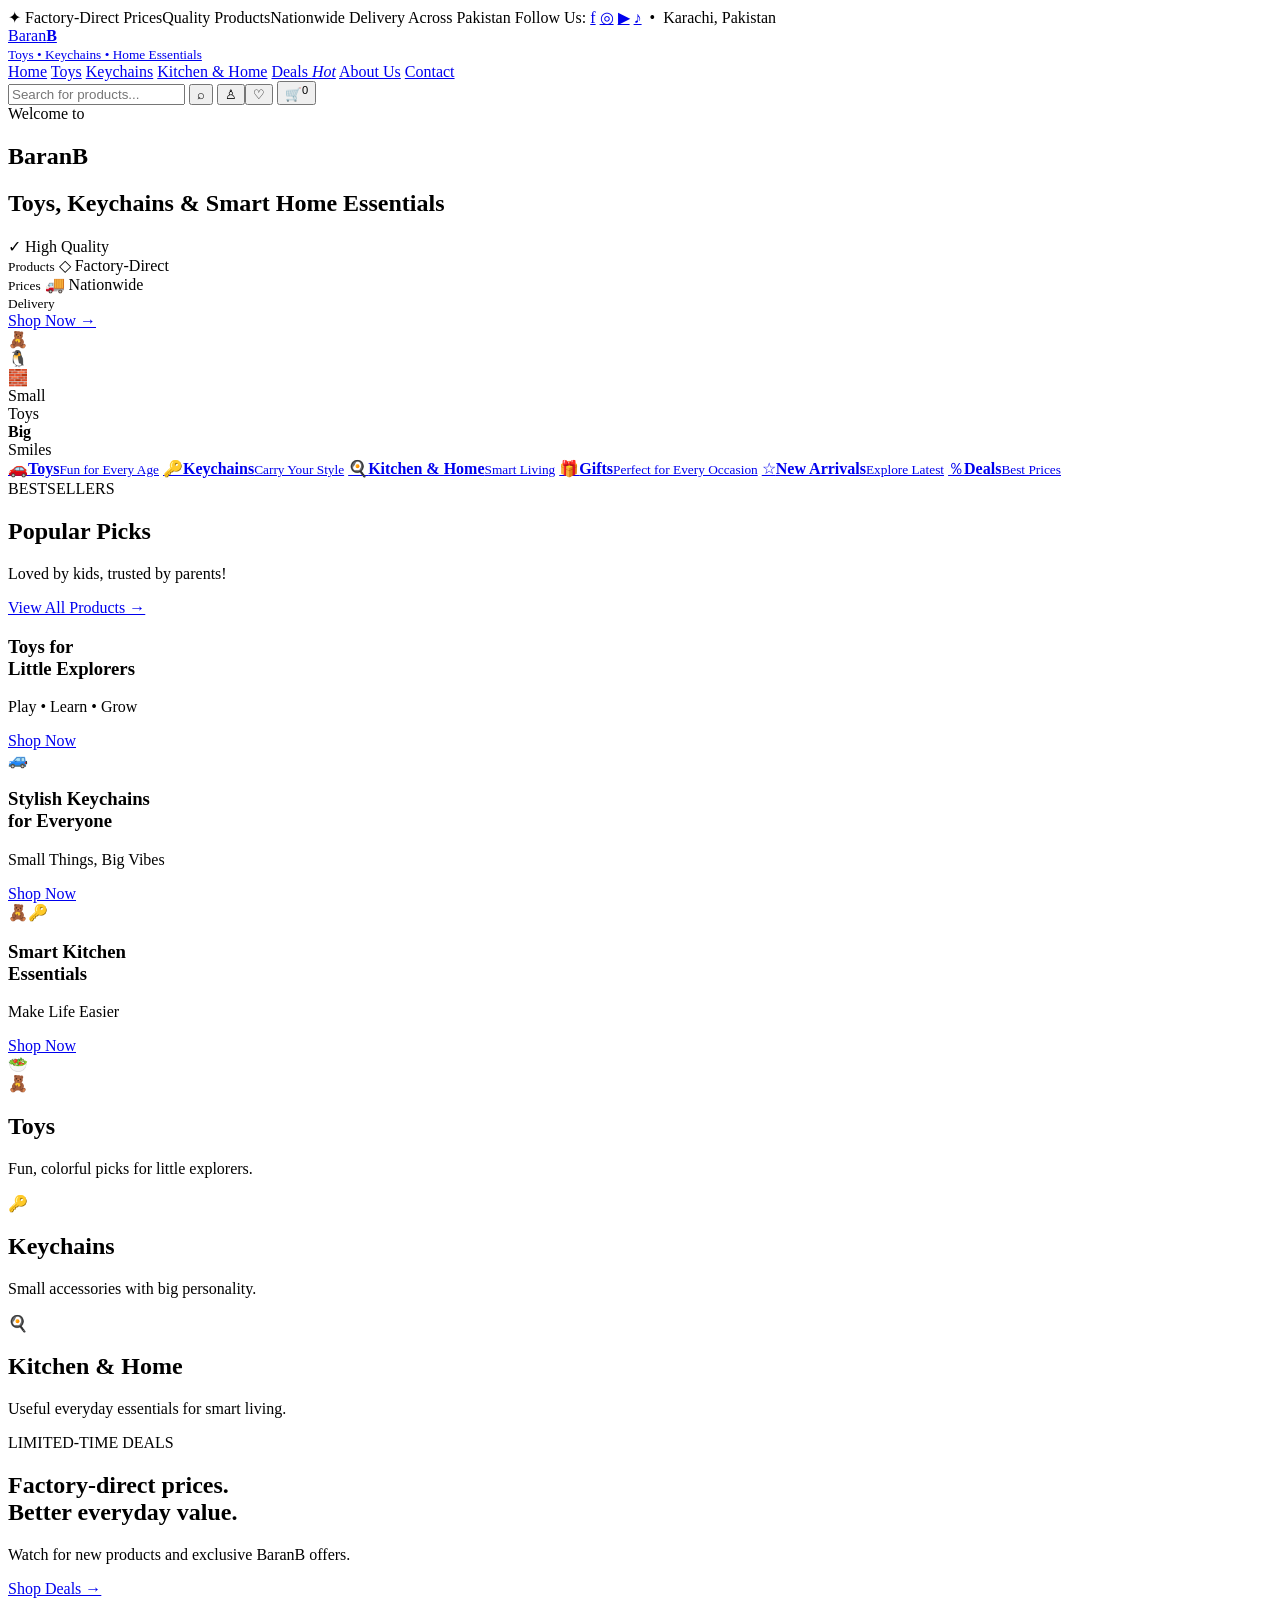
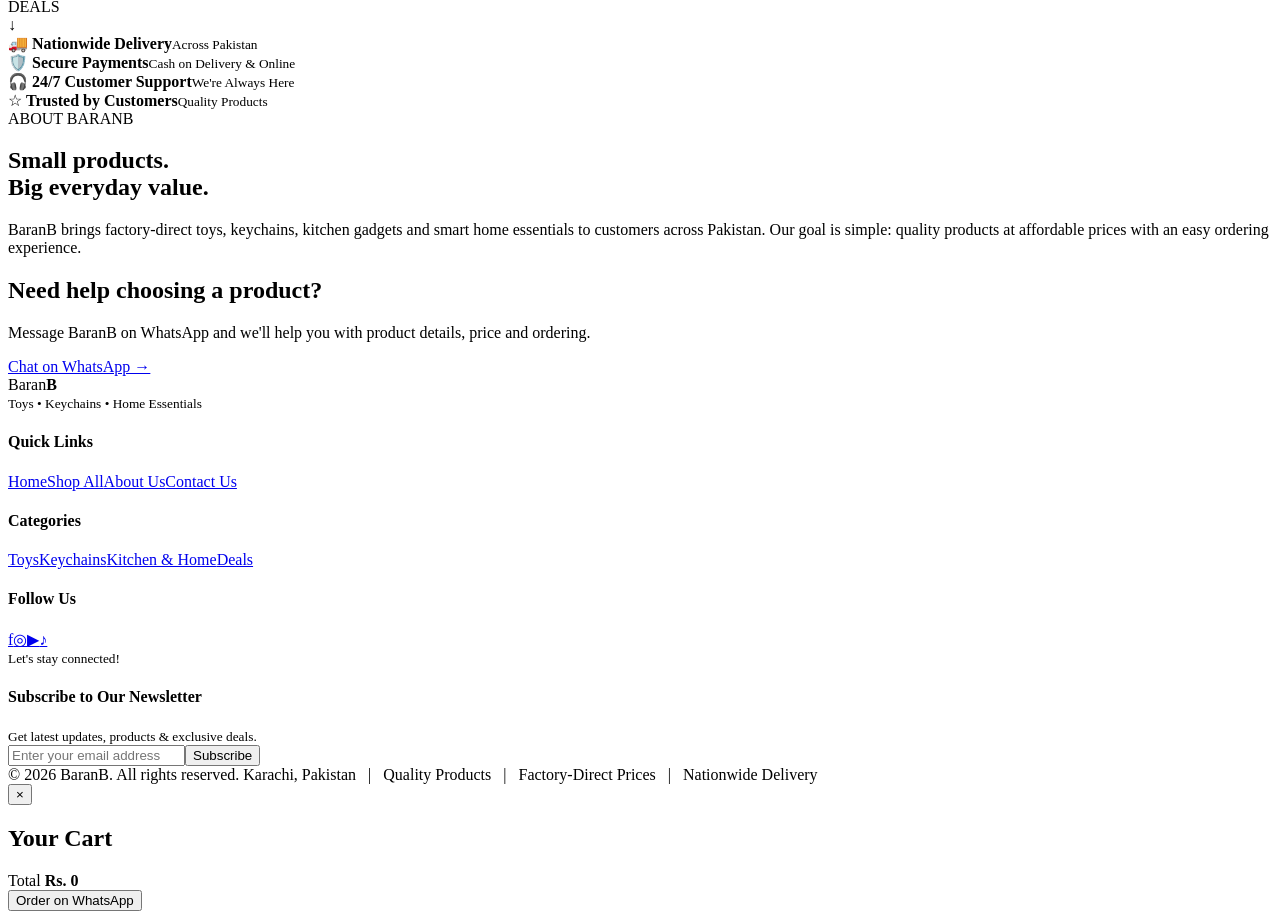
==== index.html @ 7f0bd67a "Add files via upload" ====
<!doctype html>
<html lang="en">
<head>
  <meta charset="utf-8">
  <meta name="viewport" content="width=device-width, initial-scale=1">
  <title>BaranB — Toys, Keychains & Smart Home Essentials</title>
  <meta name="description" content="BaranB brings factory-direct toys, keychains, kitchen gadgets and smart home essentials across Pakistan.">
  <link rel="stylesheet" href="style.css">
</head>
<body>
  <div class="announcement">
    <span>✦ Factory-Direct Prices</span><i></i><span>Quality Products</span><i></i><span>Nationwide Delivery Across Pakistan</span>
    <span class="announcement-right">Follow Us: <a href="https://www.facebook.com/BaranBigB/" target="_blank">f</a> <a href="https://www.instagram.com/baranbigb/" target="_blank">◎</a> <a href="https://www.youtube.com/@BaranBigB" target="_blank">▶</a> <a href="https://www.tiktok.com/@baranbigb" target="_blank">♪</a> &nbsp;•&nbsp; Karachi, Pakistan</span>
  </div>

  <header class="header">
    <a class="brand" href="index.html">
      <div class="brand-name"><span>Baran</span><b>B</b></div>
      <small>Toys • Keychains • Home Essentials</small>
    </a>
    <nav>
      <a class="active" href="#home">Home</a>
      <a href="#toys">Toys</a>
      <a href="#keychains">Keychains</a>
      <a href="#kitchen">Kitchen & Home</a>
      <a href="#deals">Deals <em>Hot</em></a>
      <a href="#about">About Us</a>
      <a href="#contact">Contact</a>
    </nav>
    <div class="header-actions">
      <input id="search" type="search" placeholder="Search for products...">
      <button id="searchBtn" aria-label="Search">⌕</button>
      <button aria-label="Account">♙</button><button aria-label="Wishlist">♡</button>
      <button id="cartBtn" aria-label="Cart">🛒<sup id="cartCount">0</sup></button>
    </div>
  </header>

  <main id="home">
    <section class="hero">
      <div class="hero-copy">
        <div class="brush">Welcome to</div>
        <h1><span>Baran</span><b>B</b></h1>
        <h2>Toys, Keychains & Smart Home Essentials</h2>
        <div class="benefits">
          <span>✓ High Quality<br><small>Products</small></span>
          <span>◇ Factory-Direct<br><small>Prices</small></span>
          <span>🚚 Nationwide<br><small>Delivery</small></span>
        </div>
        <a class="btn orange" href="#products">Shop Now →</a>
      </div>
      <div class="hero-art">
        <div class="toy-circle">🧸</div><div class="toy-penguin">🐧</div><div class="toy-blocks">🧱</div>
        <div class="scribble">Small<br>Toys<br><strong>Big</strong><br>Smiles</div>
      </div>
    </section>

    <section class="category-strip">
      <a href="#toys"><span>🚗</span><strong>Toys</strong><small>Fun for Every Age</small></a>
      <a href="#keychains"><span>🔑</span><strong>Keychains</strong><small>Carry Your Style</small></a>
      <a href="#kitchen"><span>🍳</span><strong>Kitchen & Home</strong><small>Smart Living</small></a>
      <a href="#deals"><span>🎁</span><strong>Gifts</strong><small>Perfect for Every Occasion</small></a>
      <a href="#products"><span>☆</span><strong>New Arrivals</strong><small>Explore Latest</small></a>
      <a href="#deals"><span>％</span><strong>Deals</strong><small>Best Prices</small></a>
    </section>

    <section class="section" id="products">
      <div class="section-heading">
        <div><label>BESTSELLERS</label><h2>Popular Picks</h2><p>Loved by kids, trusted by parents!</p></div>
        <a class="btn blue" href="#all-products">View All Products →</a>
      </div>
      <div class="products" id="productGrid"></div>
    </section>

    <section class="promo-grid">
      <article class="promo blue-promo"><div><h3>Toys for<br>Little Explorers</h3><p>Play • Learn • Grow</p><a href="#toys">Shop Now</a></div><span>🚙</span></article>
      <article class="promo green-promo"><div><h3>Stylish Keychains<br>for Everyone</h3><p>Small Things, Big Vibes</p><a href="#keychains">Shop Now</a></div><span>🧸🔑</span></article>
      <article class="promo yellow-promo"><div><h3>Smart Kitchen<br>Essentials</h3><p>Make Life Easier</p><a href="#kitchen">Shop Now</a></div><span>🥗</span></article>
    </section>

    <section class="section category-section" id="toys">
      <div class="category-title"><span>🧸</span><div><h2>Toys</h2><p>Fun, colorful picks for little explorers.</p></div></div>
      <div class="products category-products" data-category="Toys"></div>
    </section>

    <section class="section category-section" id="keychains">
      <div class="category-title"><span>🔑</span><div><h2>Keychains</h2><p>Small accessories with big personality.</p></div></div>
      <div class="products category-products" data-category="Keychains"></div>
    </section>

    <section class="section category-section" id="kitchen">
      <div class="category-title"><span>🍳</span><div><h2>Kitchen & Home</h2><p>Useful everyday essentials for smart living.</p></div></div>
      <div class="products category-products" data-category="Kitchen & Home"></div>
    </section>

    <section class="deal-banner" id="deals">
      <div><label>LIMITED-TIME DEALS</label><h2>Factory-direct prices.<br>Better everyday value.</h2><p>Watch for new products and exclusive BaranB offers.</p><a class="btn orange" href="#products">Shop Deals →</a></div>
      <div class="deal-badge">DEALS<br><strong>↓</strong></div>
    </section>

    <section class="trust">
      <div>🚚 <strong>Nationwide Delivery</strong><small>Across Pakistan</small></div>
      <div>🛡️ <strong>Secure Payments</strong><small>Cash on Delivery & Online</small></div>
      <div>🎧 <strong>24/7 Customer Support</strong><small>We're Always Here</small></div>
      <div>☆ <strong>Trusted by Customers</strong><small>Quality Products</small></div>
    </section>

    <section class="about" id="about">
      <div><label>ABOUT BARANB</label><h2>Small products.<br>Big everyday value.</h2></div>
      <p>BaranB brings factory-direct toys, keychains, kitchen gadgets and smart home essentials to customers across Pakistan. Our goal is simple: quality products at affordable prices with an easy ordering experience.</p>
    </section>

    <section class="contact" id="contact">
      <h2>Need help choosing a product?</h2>
      <p>Message BaranB on WhatsApp and we'll help you with product details, price and ordering.</p>
      <a class="btn orange" href="https://wa.me/?text=Hi%20BaranB%2C%20I%20want%20to%20know%20about%20a%20product." target="_blank">Chat on WhatsApp →</a>
    </section>
  </main>

  <footer>
    <div class="footer-main">
      <div class="footer-brand"><div class="brand-name"><span>Baran</span><b>B</b></div><small>Toys • Keychains • Home Essentials</small></div>
      <div><h4>Quick Links</h4><a href="#home">Home</a><a href="#products">Shop All</a><a href="#about">About Us</a><a href="#contact">Contact Us</a></div>
      <div><h4>Categories</h4><a href="#toys">Toys</a><a href="#keychains">Keychains</a><a href="#kitchen">Kitchen & Home</a><a href="#deals">Deals</a></div>
      <div><h4>Follow Us</h4><div class="socials"><a href="https://www.facebook.com/BaranBigB/" target="_blank">f</a><a href="https://www.instagram.com/baranbigb/" target="_blank">◎</a><a href="https://www.youtube.com/@BaranBigB" target="_blank">▶</a><a href="https://www.tiktok.com/@baranbigb" target="_blank">♪</a></div><small>Let's stay connected!</small></div>
      <div><h4>Subscribe to Our Newsletter</h4><small>Get latest updates, products & exclusive deals.</small><div class="subscribe"><input placeholder="Enter your email address"><button>Subscribe</button></div></div>
    </div>
    <div class="copyright">© 2026 BaranB. All rights reserved. <span>Karachi, Pakistan &nbsp; | &nbsp; Quality Products &nbsp; | &nbsp; Factory-Direct Prices &nbsp; | &nbsp; Nationwide Delivery</span></div>
  </footer>

  <div class="cart-drawer" id="cartDrawer"><button class="close" id="closeCart">×</button><h2>Your Cart</h2><div id="cartItems"></div><div class="cart-total">Total <strong id="cartTotal">Rs. 0</strong></div><button class="btn orange full">Order on WhatsApp</button></div>
  <div class="overlay" id="overlay"></div>
  <script src="script.js"></script>
</body>
</html>
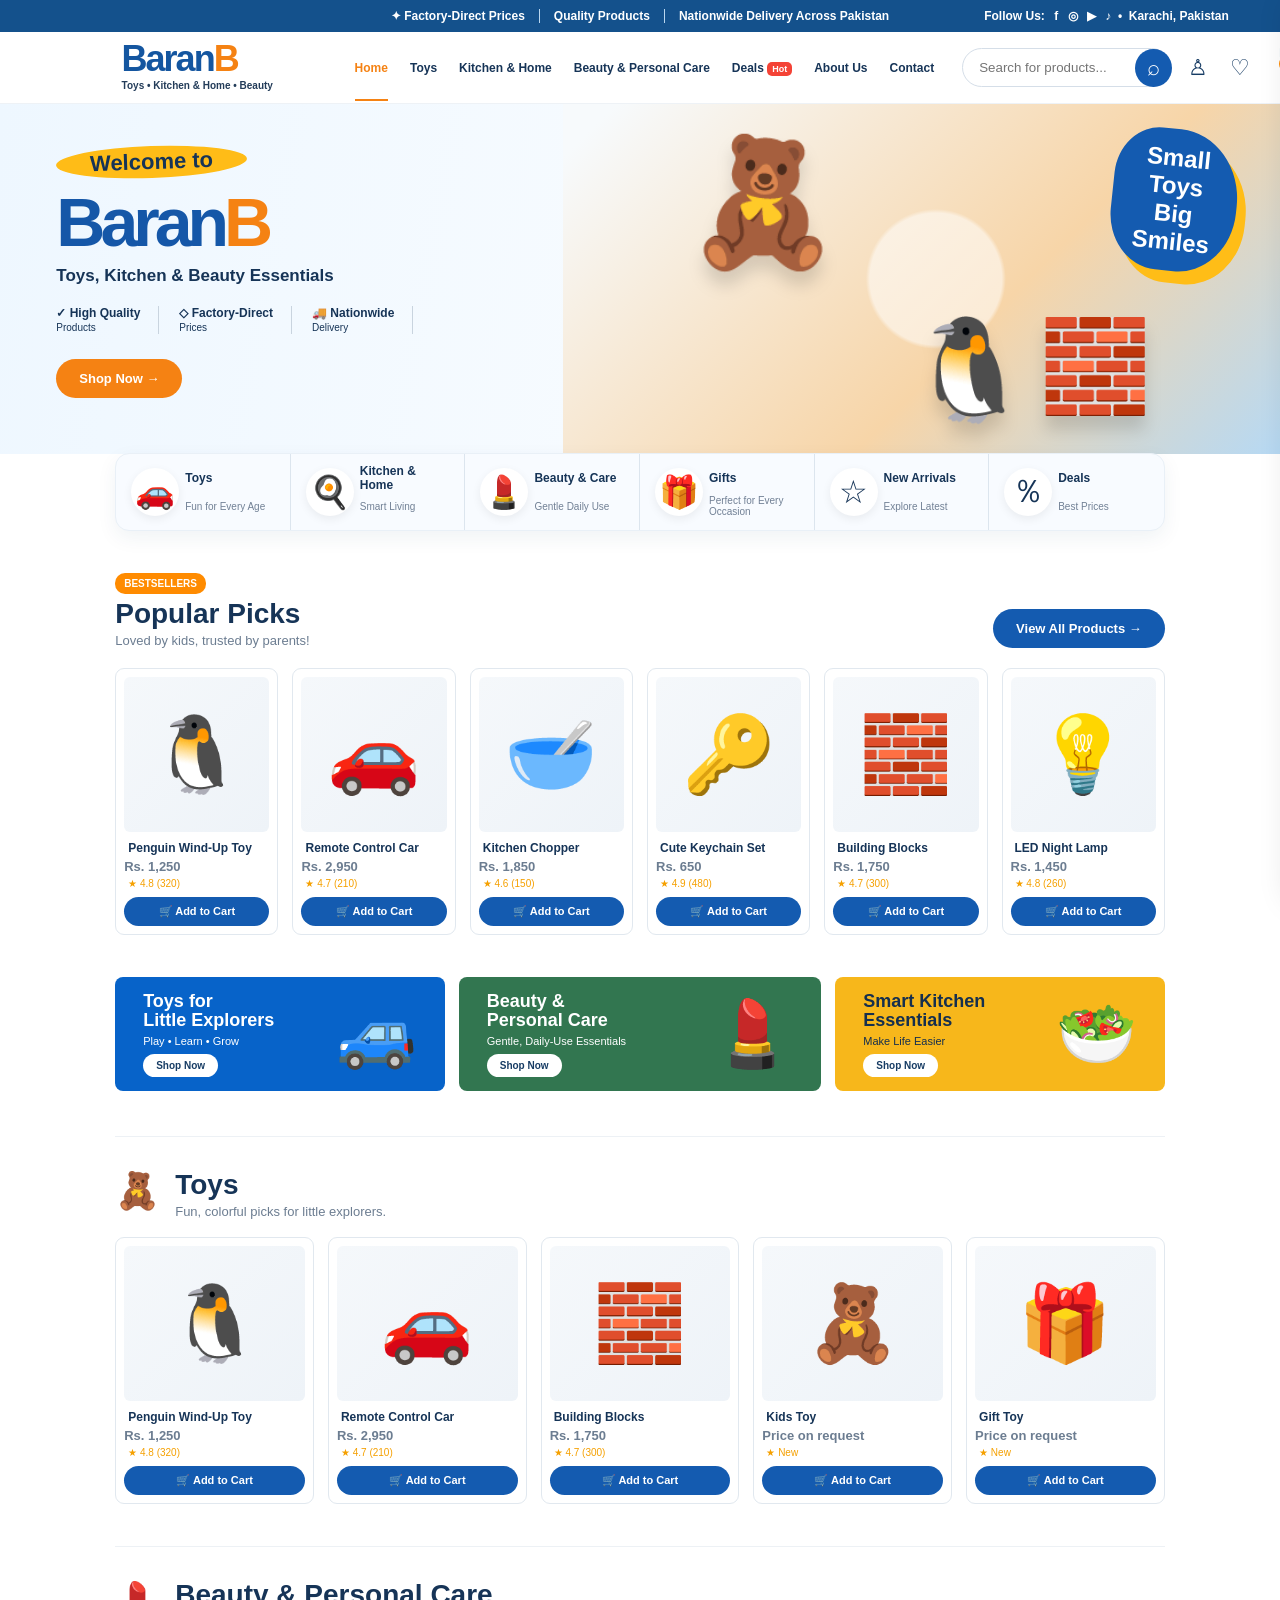
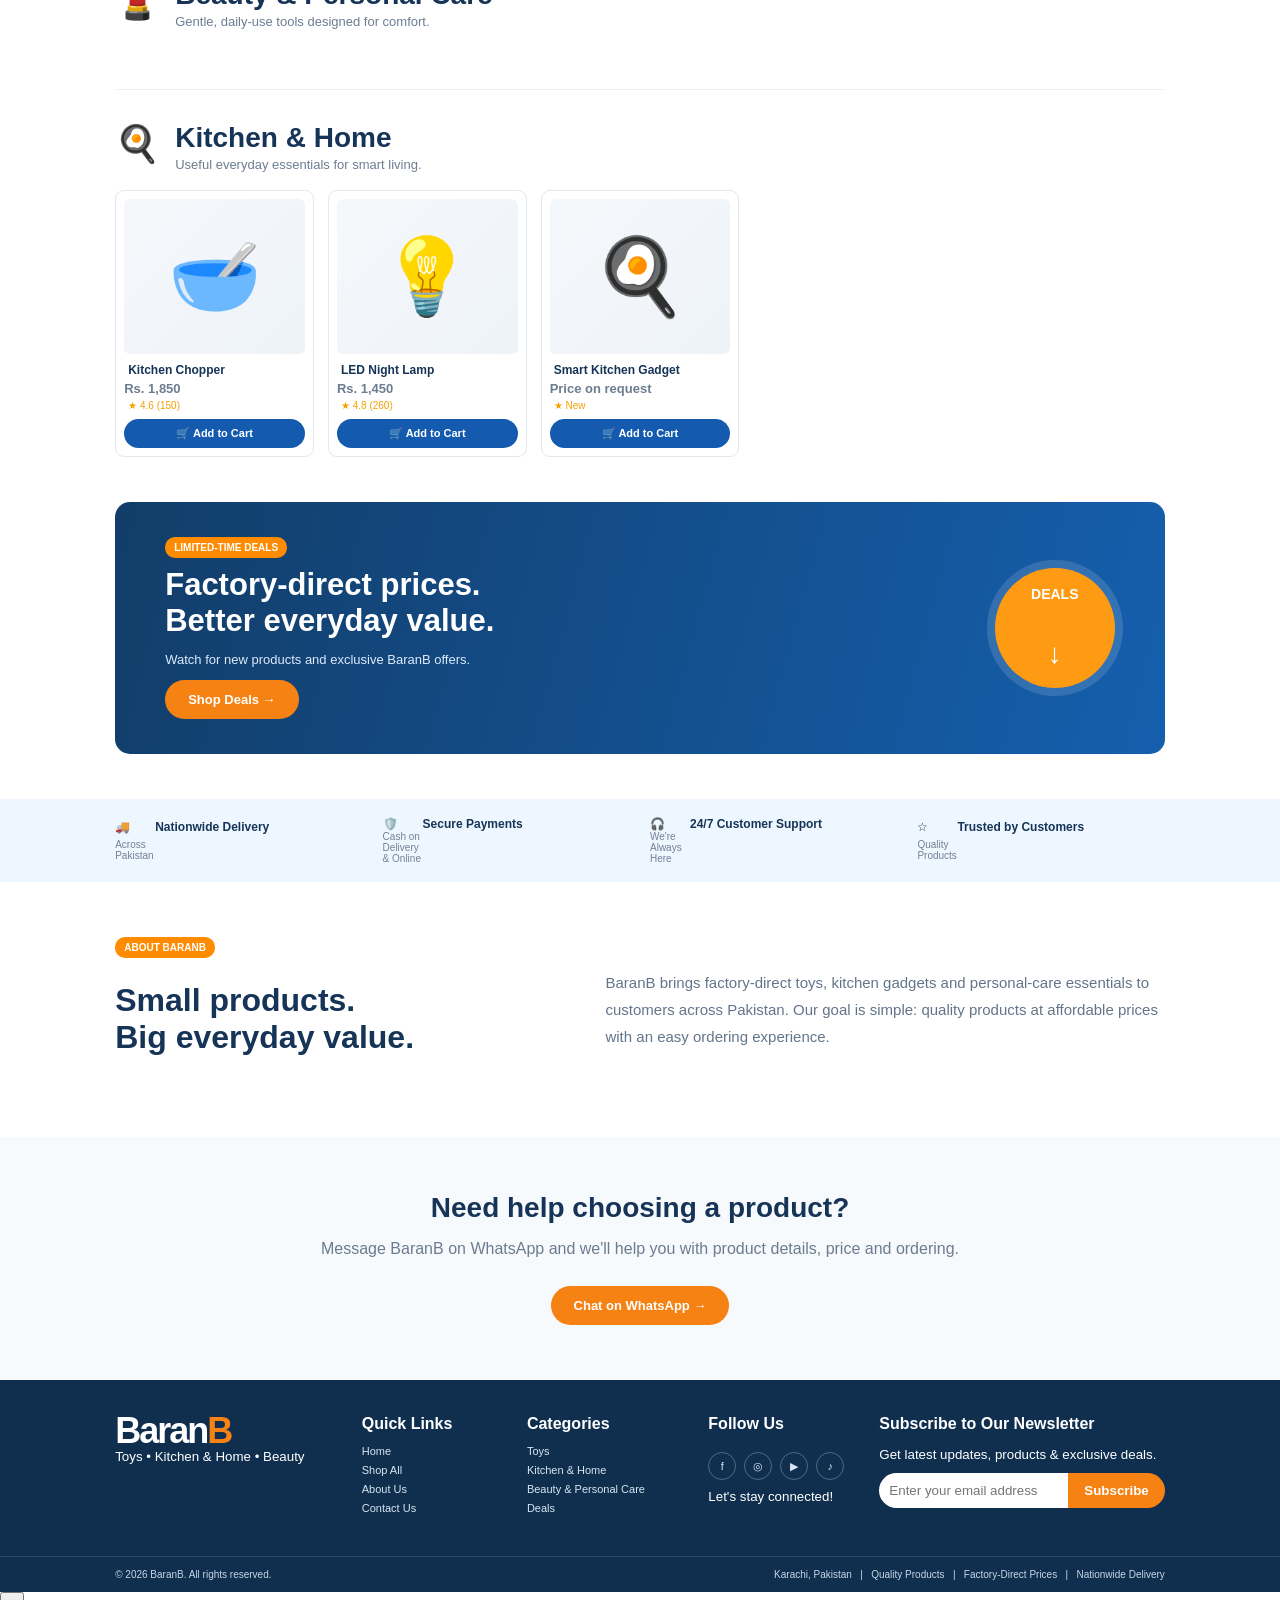
==== commit 9f32866b: "Add files via upload" ====
--- a/index.html
+++ b/index.html
@@ -3,8 +3,8 @@
 <head>
   <meta charset="utf-8">
   <meta name="viewport" content="width=device-width, initial-scale=1">
-  <title>BaranB — Toys, Keychains & Smart Home Essentials</title>
-  <meta name="description" content="BaranB brings factory-direct toys, keychains, kitchen gadgets and smart home essentials across Pakistan.">
+  <title>BaranB — Toys, Kitchen & Beauty Essentials</title>
+  <meta name="description" content="BaranB brings factory-direct toys, kitchen gadgets and personal-care essentials across Pakistan.">
   <link rel="stylesheet" href="style.css">
 </head>
 <body>
@@ -16,13 +16,13 @@
   <header class="header">
     <a class="brand" href="index.html">
       <div class="brand-name"><span>Baran</span><b>B</b></div>
-      <small>Toys • Keychains • Home Essentials</small>
+      <small>Toys • Kitchen & Home • Beauty</small>
     </a>
     <nav>
       <a class="active" href="#home">Home</a>
       <a href="#toys">Toys</a>
-      <a href="#keychains">Keychains</a>
       <a href="#kitchen">Kitchen & Home</a>
+      <a href="#beauty">Beauty & Personal Care</a>
       <a href="#deals">Deals <em>Hot</em></a>
       <a href="#about">About Us</a>
       <a href="#contact">Contact</a>
@@ -40,7 +40,7 @@
       <div class="hero-copy">
         <div class="brush">Welcome to</div>
         <h1><span>Baran</span><b>B</b></h1>
-        <h2>Toys, Keychains & Smart Home Essentials</h2>
+        <h2>Toys, Kitchen &amp; Beauty Essentials</h2>
         <div class="benefits">
           <span>✓ High Quality<br><small>Products</small></span>
           <span>◇ Factory-Direct<br><small>Prices</small></span>
@@ -56,8 +56,8 @@
 
     <section class="category-strip">
       <a href="#toys"><span>🚗</span><strong>Toys</strong><small>Fun for Every Age</small></a>
-      <a href="#keychains"><span>🔑</span><strong>Keychains</strong><small>Carry Your Style</small></a>
       <a href="#kitchen"><span>🍳</span><strong>Kitchen & Home</strong><small>Smart Living</small></a>
+      <a href="#beauty"><span>💄</span><strong>Beauty & Care</strong><small>Gentle Daily Use</small></a>
       <a href="#deals"><span>🎁</span><strong>Gifts</strong><small>Perfect for Every Occasion</small></a>
       <a href="#products"><span>☆</span><strong>New Arrivals</strong><small>Explore Latest</small></a>
       <a href="#deals"><span>％</span><strong>Deals</strong><small>Best Prices</small></a>
@@ -73,7 +73,7 @@
 
     <section class="promo-grid">
       <article class="promo blue-promo"><div><h3>Toys for<br>Little Explorers</h3><p>Play • Learn • Grow</p><a href="#toys">Shop Now</a></div><span>🚙</span></article>
-      <article class="promo green-promo"><div><h3>Stylish Keychains<br>for Everyone</h3><p>Small Things, Big Vibes</p><a href="#keychains">Shop Now</a></div><span>🧸🔑</span></article>
+      <article class="promo green-promo"><div><h3>Beauty &amp;<br>Personal Care</h3><p>Gentle, Daily-Use Essentials</p><a href="#beauty">Shop Now</a></div><span>💄</span></article>
       <article class="promo yellow-promo"><div><h3>Smart Kitchen<br>Essentials</h3><p>Make Life Easier</p><a href="#kitchen">Shop Now</a></div><span>🥗</span></article>
     </section>
 
@@ -82,9 +82,9 @@
       <div class="products category-products" data-category="Toys"></div>
     </section>
 
-    <section class="section category-section" id="keychains">
-      <div class="category-title"><span>🔑</span><div><h2>Keychains</h2><p>Small accessories with big personality.</p></div></div>
-      <div class="products category-products" data-category="Keychains"></div>
+    <section class="section category-section" id="beauty">
+      <div class="category-title"><span>💄</span><div><h2>Beauty &amp; Personal Care</h2><p>Gentle, daily-use tools designed for comfort.</p></div></div>
+      <div class="products category-products" data-category="Beauty & Personal Care"></div>
     </section>
 
     <section class="section category-section" id="kitchen">
@@ -106,28 +106,29 @@
 
     <section class="about" id="about">
       <div><label>ABOUT BARANB</label><h2>Small products.<br>Big everyday value.</h2></div>
-      <p>BaranB brings factory-direct toys, keychains, kitchen gadgets and smart home essentials to customers across Pakistan. Our goal is simple: quality products at affordable prices with an easy ordering experience.</p>
+      <p>BaranB brings factory-direct toys, kitchen gadgets and personal-care essentials to customers across Pakistan. Our goal is simple: quality products at affordable prices with an easy ordering experience.</p>
     </section>
 
     <section class="contact" id="contact">
       <h2>Need help choosing a product?</h2>
       <p>Message BaranB on WhatsApp and we'll help you with product details, price and ordering.</p>
-      <a class="btn orange" href="https://wa.me/?text=Hi%20BaranB%2C%20I%20want%20to%20know%20about%20a%20product." target="_blank">Chat on WhatsApp →</a>
+      <a class="btn orange" href="https://wa.me/923161068217?text=Hi%20BaranB%2C%20I%20want%20to%20know%20about%20a%20product." target="_blank">Chat on WhatsApp →</a>
     </section>
   </main>
 
   <footer>
     <div class="footer-main">
-      <div class="footer-brand"><div class="brand-name"><span>Baran</span><b>B</b></div><small>Toys • Keychains • Home Essentials</small></div>
+      <div class="footer-brand"><div class="brand-name"><span>Baran</span><b>B</b></div><small>Toys • Kitchen & Home • Beauty</small></div>
       <div><h4>Quick Links</h4><a href="#home">Home</a><a href="#products">Shop All</a><a href="#about">About Us</a><a href="#contact">Contact Us</a></div>
-      <div><h4>Categories</h4><a href="#toys">Toys</a><a href="#keychains">Keychains</a><a href="#kitchen">Kitchen & Home</a><a href="#deals">Deals</a></div>
+      <div><h4>Categories</h4><a href="#toys">Toys</a><a href="#kitchen">Kitchen & Home</a><a href="#beauty">Beauty & Personal Care</a><a href="#deals">Deals</a></div>
       <div><h4>Follow Us</h4><div class="socials"><a href="https://www.facebook.com/BaranBigB/" target="_blank">f</a><a href="https://www.instagram.com/baranbigb/" target="_blank">◎</a><a href="https://www.youtube.com/@BaranBigB" target="_blank">▶</a><a href="https://www.tiktok.com/@baranbigb" target="_blank">♪</a></div><small>Let's stay connected!</small></div>
       <div><h4>Subscribe to Our Newsletter</h4><small>Get latest updates, products & exclusive deals.</small><div class="subscribe"><input placeholder="Enter your email address"><button>Subscribe</button></div></div>
     </div>
     <div class="copyright">© 2026 BaranB. All rights reserved. <span>Karachi, Pakistan &nbsp; | &nbsp; Quality Products &nbsp; | &nbsp; Factory-Direct Prices &nbsp; | &nbsp; Nationwide Delivery</span></div>
   </footer>
 
-  <div class="cart-drawer" id="cartDrawer"><button class="close" id="closeCart">×</button><h2>Your Cart</h2><div id="cartItems"></div><div class="cart-total">Total <strong id="cartTotal">Rs. 0</strong></div><button class="btn orange full">Order on WhatsApp</button></div>
+  <div class="cart-drawer" id="cartDrawer"><button class="close" id="closeCart">×</button><h2>Your Cart</h2><div id="cartItems"></div><div class="cart-total">Total <strong id="cartTotal">Rs. 0</strong></div><button class="btn orange full" id="cartOrderBtn">Order on WhatsApp</button></div>
+  <div class="detail-modal" id="detailModal"><button class="close" id="closeDetail">×</button><div id="detailContent"></div></div>
   <div class="overlay" id="overlay"></div>
   <script src="script.js"></script>
 </body>
--- a/style.css
+++ b/style.css
@@ -0,0 +1 @@
+*{box-sizing:border-box}html{scroll-behavior:smooth}body{margin:0;font-family:Inter,Arial,sans-serif;color:#163457;background:#fff}a{text-decoration:none;color:inherit}.announcement{height:32px;background:#14518c;color:#fff;display:flex;align-items:center;justify-content:center;gap:14px;font-size:12px;font-weight:700}.announcement i{width:1px;height:14px;background:#b9d6ef}.announcement-right{position:absolute;right:4%;font-weight:600}.announcement-right a{margin-left:6px}.header{height:72px;display:flex;align-items:center;gap:28px;padding:0 9.5%;background:#fff;border-bottom:1px solid #eef2f6;position:sticky;top:0;z-index:10}.brand{min-width:205px}.brand-name{font-size:36px;line-height:32px;font-weight:900;letter-spacing:-2px;color:#1456a0}.brand-name b{color:#f58213}.brand small{font-size:10px;font-weight:700;color:#233c59}.header nav{display:flex;gap:22px;align-items:center;font-size:12px;font-weight:800;white-space:nowrap}.header nav a.active{color:#f58213;border-bottom:2px solid #f58213;padding-bottom:24px;padding-top:26px}.header nav em{font-style:normal;background:#f44336;color:#fff;padding:2px 5px;border-radius:5px;font-size:9px}.header-actions{margin-left:auto;display:flex;align-items:center;gap:10px}.header-actions input{width:220px;border:1px solid #d5dee8;border-radius:25px;padding:11px 16px;outline:none}.header-actions button{border:0;background:none;font-size:22px;cursor:pointer;color:#173c64}.header-actions #searchBtn{margin-left:-46px;color:#fff;background:#145bb0;width:38px;height:38px;border-radius:50%}.header-actions sup{background:#ff8b00;color:#fff;border-radius:50%;font-size:9px;padding:3px 5px;position:relative;top:-12px;left:-5px}.hero{min-height:350px;background:linear-gradient(100deg,#eef7ff,#fff);display:grid;grid-template-columns:44% 56%;overflow:hidden}.hero-copy{padding:42px 4% 35px 10%;position:relative}.brush{display:inline-block;background:#ffbc17;padding:3px 34px;border-radius:50%;font-size:22px;font-weight:900;transform:rotate(-2deg);color:#163457}.hero h1{font-size:68px;margin:5px 0;color:#1557a8;letter-spacing:-5px}.hero h1 b{color:#f58213}.hero h2{font-size:17px;margin:0 0 20px}.benefits{display:flex;gap:20px;margin:15px 0 25px}.benefits span{border-right:1px solid #c9d4df;padding-right:18px;font-size:12px;font-weight:800}.benefits small{font-weight:500}.btn{display:inline-block;border:0;border-radius:25px;padding:12px 23px;font-weight:900;font-size:13px;cursor:pointer}.orange{background:#f58213;color:#fff}.blue{background:#145bb0;color:#fff}.hero-art{position:relative;background:linear-gradient(135deg,#f7fafc 5%,#f7d5a8 60%,#b6d9f4);min-height:350px}.hero-art:before{content:"";position:absolute;inset:0;background:radial-gradient(circle at 52% 50%,#fff8 0 16%,transparent 17%)}.toy-circle,.toy-penguin,.toy-blocks{position:absolute;font-size:90px;filter:drop-shadow(0 14px 8px #0002)}.toy-circle{left:17%;top:25px;font-size:125px}.toy-penguin{left:48%;bottom:25px;font-size:100px}.toy-blocks{right:18%;bottom:35px}.scribble{position:absolute;right:6%;top:25px;background:#145bb0;color:#fff;font-size:24px;font-weight:900;text-align:center;padding:15px 24px;border-radius:35% 50% 45% 40%;transform:rotate(6deg);box-shadow:10px 12px 0 #ffbd17}.category-strip{margin:-1px auto 18px;max-width:82%;display:grid;grid-template-columns:repeat(6,1fr);background:#f8fbff;border:1px solid #e9f0f7;border-radius:14px;overflow:hidden;box-shadow:0 7px 20px #123a6410;position:relative}.category-strip a{display:grid;grid-template-columns:54px 1fr;grid-template-rows:1fr 1fr;align-items:center;padding:10px 15px;border-right:1px solid #dce5ee}.category-strip a:last-child{border:0}.category-strip span{grid-row:1/3;font-size:32px;width:48px;height:48px;border-radius:50%;background:#fff;display:grid;place-items:center;box-shadow:0 3px 10px #0001}.category-strip strong{font-size:12px}.category-strip small{font-size:10px;color:#718095}.section{max-width:82%;margin:42px auto}.section-heading{display:flex;justify-content:space-between;align-items:end;margin-bottom:20px}.section-heading label,.deal-banner label,.about label{font-size:10px;background:#ff8b00;color:#fff;padding:5px 9px;border-radius:10px;font-weight:900}.section h2{font-size:28px;margin:7px 0 3px}.section p{margin:0;color:#6c7d91;font-size:13px}.products{display:grid;grid-template-columns:repeat(6,1fr);gap:14px}.product{border:1px solid #e1e8ef;border-radius:9px;padding:8px;background:#fff;transition:.2s;overflow:hidden}.product:hover{transform:translateY(-4px);box-shadow:0 10px 25px #123a6415}.product-img{height:155px;background:linear-gradient(135deg,#f5f8fb,#eef3f8);display:grid;place-items:center;font-size:75px;border-radius:6px}.product-img img{width:100%;height:100%;object-fit:contain}.product h3{font-size:12px;margin:9px 4px 4px}.price{font-weight:900;color:#145bb0;font-size:14px;margin:0 4px}.rating{font-size:10px;color:#f5a000;margin:4px}.add{display:block;text-align:center;background:#145bb0;color:#fff;border-radius:20px;padding:8px;font-size:11px;font-weight:900;margin-top:8px;border:0;width:100%;cursor:pointer}.promo-grid{max-width:82%;margin:20px auto 45px;display:grid;grid-template-columns:1fr 1.1fr 1fr;gap:14px}.promo{height:114px;border-radius:8px;padding:15px 28px;color:#fff;display:flex;justify-content:space-between;overflow:hidden}.promo h3{margin:0;font-size:18px;line-height:1.05}.promo p{margin:5px 0 8px;font-size:11px}.promo a{background:#fff;color:#173c64;padding:6px 13px;border-radius:15px;font-size:10px;font-weight:900}.promo span{font-size:65px;align-self:center}.blue-promo{background:#0763c9}.green-promo{background:#327650}.yellow-promo{background:#f7b71b;color:#152f4e}.category-section{padding-top:25px;border-top:1px solid #edf1f5}.category-title{display:flex;gap:15px;align-items:center;margin-bottom:18px}.category-title>span{font-size:36px}.category-products{grid-template-columns:repeat(5,1fr)}.deal-banner{max-width:82%;margin:45px auto;padding:35px 50px;background:linear-gradient(105deg,#123d68,#155fae);border-radius:15px;color:#fff;display:flex;justify-content:space-between;align-items:center}.deal-banner h2{font-size:31px;margin:12px 0}.deal-banner p{font-size:13px;color:#dceafb}.deal-badge{width:120px;height:120px;border-radius:50%;background:#ff9b13;color:#fff;display:grid;place-items:center;text-align:center;font-weight:900;box-shadow:0 0 0 8px #ffffff22;font-size:14px}.deal-badge strong{font-size:28px}.trust{display:grid;grid-template-columns:repeat(4,1fr);background:#eef7ff;padding:18px 9%;gap:20px}.trust div{display:grid;grid-template-columns:40px 1fr;font-size:12px;align-items:center}.trust div:first-letter{font-size:24px}.trust strong{display:block}.trust small{color:#718095}.about{max-width:82%;margin:55px auto;display:grid;grid-template-columns:1fr 1.3fr;gap:60px;align-items:center}.about h2{font-size:32px}.about p{font-size:15px;line-height:1.8;color:#63758a}.contact{background:#f7fafc;text-align:center;padding:55px 20px}.contact h2{font-size:28px;margin:0 0 8px}.contact p{color:#6b7c90}.contact .btn{margin-top:12px}footer{background:#102f4f;color:#fff}.footer-main{padding:35px 9%;display:grid;grid-template-columns:1.3fr .8fr .9fr .8fr 1.5fr;gap:35px}.footer-main h4{margin:0 0 12px}.footer-main>a,.footer-main div>a{display:block;font-size:11px;color:#d7e5f2;margin:7px 0}.footer-brand .brand-name{color:#fff}.socials{display:flex;gap:8px}.socials a{width:28px!important;height:28px;border:1px solid #ffffff44;border-radius:50%;display:grid!important;place-items:center}.subscribe{display:flex;margin-top:10px}.subscribe input{flex:1;border:0;padding:10px;border-radius:20px 0 0 20px}.subscribe button{border:0;background:#f58213;color:#fff;padding:0 16px;border-radius:0 20px 20px 0;font-weight:800}.copyright{border-top:1px solid #ffffff22;padding:12px 9%;font-size:10px;color:#c5d7e7;display:flex;justify-content:space-between}.cart-drawer{position:fixed;right:-410px;top:0;height:100vh;width:390px;background:#fff;z-index:30;padding:30px;box-shadow:-10px 0 30px #0002;transition:.3s}.cart-drawer.open{right:0}.overlay{display:none;position:fixed;inset:0;background:#0006;z-index:20}.overlay.open{display:block}.cart-drawer .close{float:right;border:0;background:none;font-size:28px}.cart-row{display:flex;justify-content:space-between;border-bottom:1px solid #eee;padding:12px 0;font-size:13px}.cart-total{display:flex;justify-content:space-between;margin:20px 0;font-size:18px}.full{width:100%}@media(max-width:1100px){.header{padding:0 4%}.header nav{display:none}.products{grid-template-columns:repeat(3,1fr)}.category-strip,.section,.promo-grid,.deal-banner,.about{max-width:92%}.announcement-right{display:none}}@media(max-width:700px){.announcement{font-size:9px}.header{height:64px}.brand-name{font-size:29px}.header-actions input{display:none}.hero{grid-template-columns:1fr}.hero-copy{padding:35px 7%}.hero h1{font-size:55px}.hero-art{min-height:220px}.category-strip{grid-template-columns:repeat(2,1fr)}.category-strip a{border-bottom:1px solid #dce5ee}.section-heading{display:block}.section-heading .btn{margin-top:15px}.products,.category-products{grid-template-columns:repeat(2,1fr)}.promo-grid{grid-template-columns:1fr}.trust{grid-template-columns:1fr 1fr;padding:18px 5%}.about{grid-template-columns:1fr;gap:10px}.footer-main{grid-template-columns:1fr 1fr;padding:30px 7%}.copyright{display:block;padding:12px 7%}.copyright span{display:block;margin-top:7px}.cart-drawer{width:90%}}
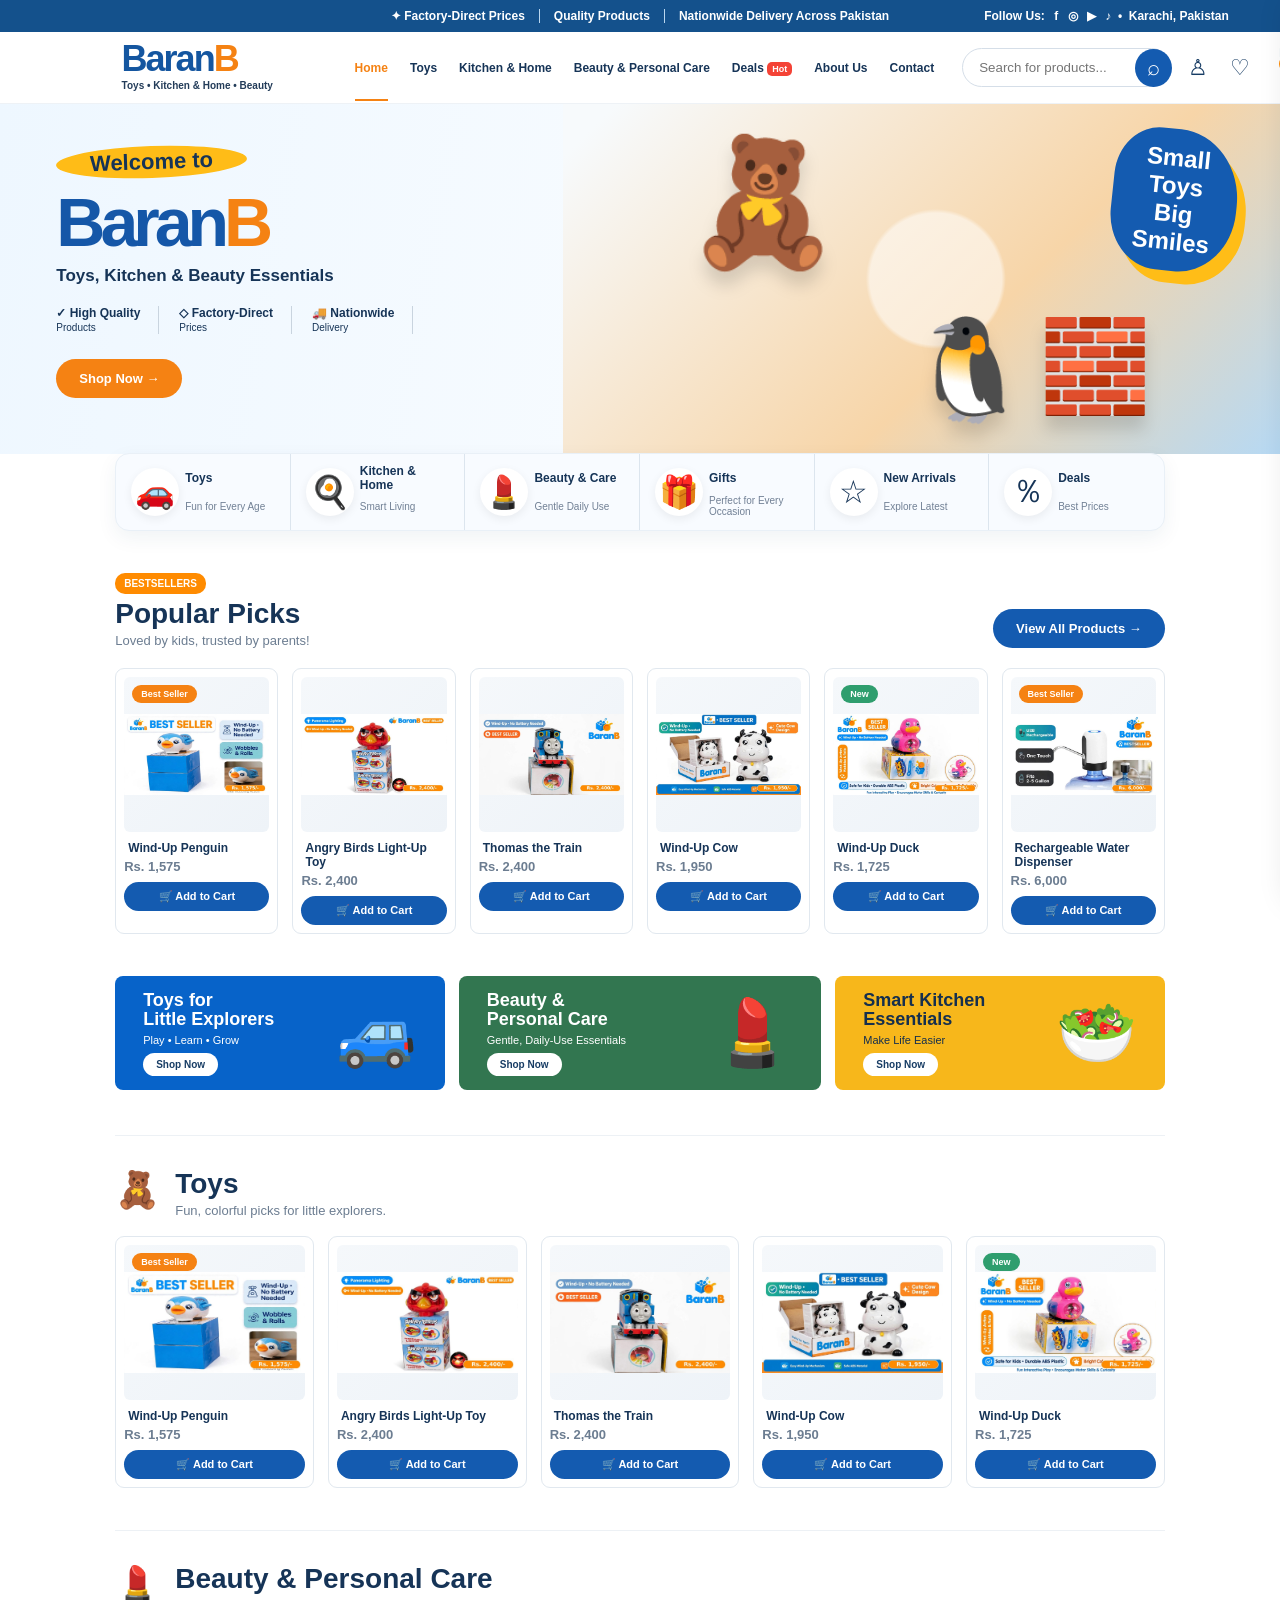
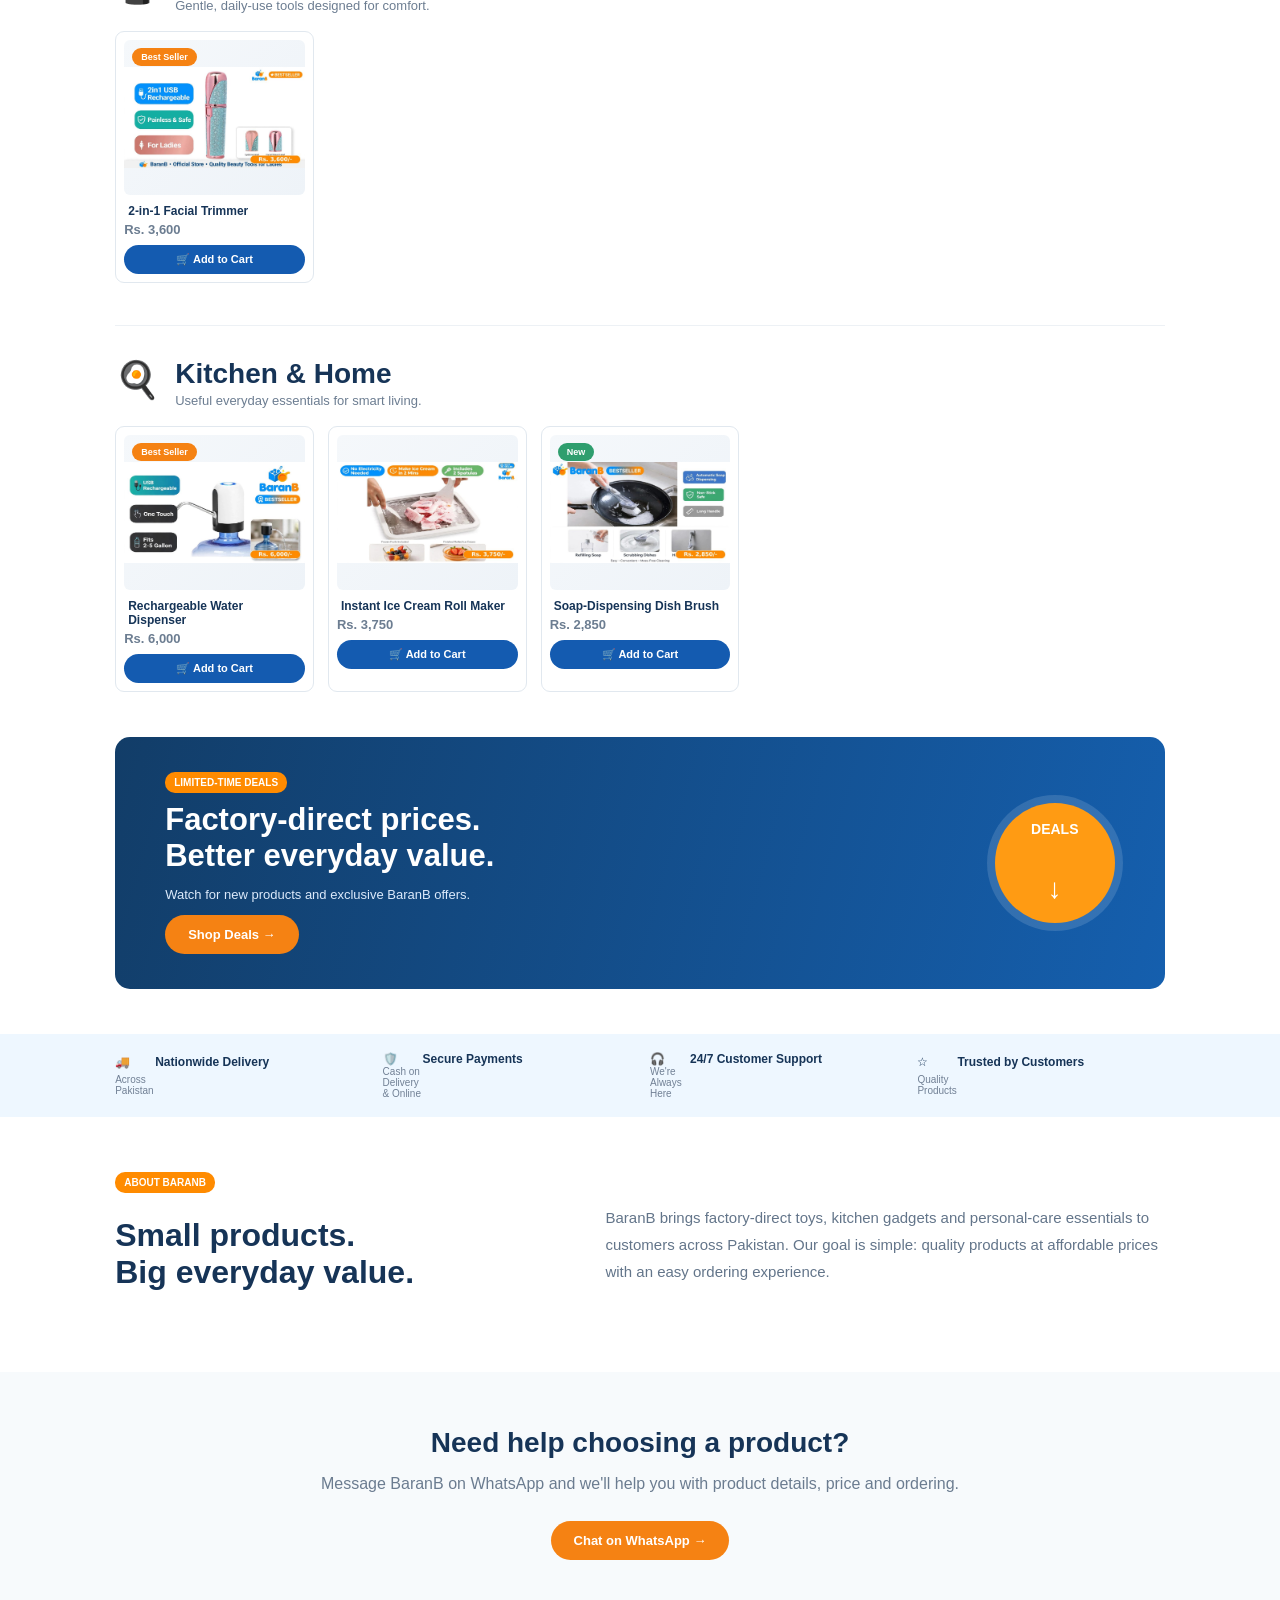
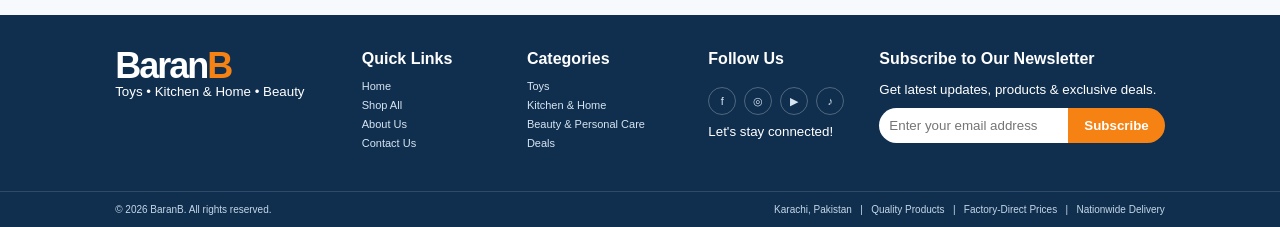
==== commit 54eae669: "Add files via upload" ====
--- a/index.html
+++ b/index.html
@@ -6,6 +6,29 @@
   <title>BaranB — Toys, Kitchen & Beauty Essentials</title>
   <meta name="description" content="BaranB brings factory-direct toys, kitchen gadgets and personal-care essentials across Pakistan.">
   <link rel="stylesheet" href="style.css">
+  <!-- Facebook Pixel Code -->
+  <script>
+  !function(f,b,e,v,n,t,s)
+  {if(f.fbq)return;n=f.fbq=function(){n.callMethod?
+  n.callMethod.apply(n,arguments):n.queue.push(arguments)};
+  if(!f._fbq)f._fbq=n;n.push=n;n.loaded=!0;n.version='2.0';
+  n.queue=[];t=b.createElement(e);t.async=!0;
+  t.src=v;s=b.getElementsByTagName(e)[0];
+  s.parentNode.insertBefore(t,s)}(window,document,'script',
+  'https://connect.facebook.net/en_US/fbevents.js');
+  fbq('init', '1127793433183852');
+  fbq('track', 'PageView');
+  </script>
+  <noscript><img height="1" width="1" style="display:none"
+  src="https://www.facebook.com/tr?id=1127793433183852&ev=PageView&noscript=1"/></noscript>
+  <!-- End Facebook Pixel Code -->
+  <script>
+  // Lead event: jab visitor WhatsApp order link par click kare
+  document.addEventListener('click',function(e){
+    var a=e.target.closest&&e.target.closest('a[href*="wa.me"],a[href*="whatsapp.com"]');
+    if(a&&window.fbq){fbq('track','Lead');}
+  });
+  </script>
 </head>
 <body>
   <div class="announcement">
--- a/style.css
+++ b/style.css
@@ -1 +1,11 @@
-*{box-sizing:border-box}html{scroll-behavior:smooth}body{margin:0;font-family:Inter,Arial,sans-serif;color:#163457;background:#fff}a{text-decoration:none;color:inherit}.announcement{height:32px;background:#14518c;color:#fff;display:flex;align-items:center;justify-content:center;gap:14px;font-size:12px;font-weight:700}.announcement i{width:1px;height:14px;background:#b9d6ef}.announcement-right{position:absolute;right:4%;font-weight:600}.announcement-right a{margin-left:6px}.header{height:72px;display:flex;align-items:center;gap:28px;padding:0 9.5%;background:#fff;border-bottom:1px solid #eef2f6;position:sticky;top:0;z-index:10}.brand{min-width:205px}.brand-name{font-size:36px;line-height:32px;font-weight:900;letter-spacing:-2px;color:#1456a0}.brand-name b{color:#f58213}.brand small{font-size:10px;font-weight:700;color:#233c59}.header nav{display:flex;gap:22px;align-items:center;font-size:12px;font-weight:800;white-space:nowrap}.header nav a.active{color:#f58213;border-bottom:2px solid #f58213;padding-bottom:24px;padding-top:26px}.header nav em{font-style:normal;background:#f44336;color:#fff;padding:2px 5px;border-radius:5px;font-size:9px}.header-actions{margin-left:auto;display:flex;align-items:center;gap:10px}.header-actions input{width:220px;border:1px solid #d5dee8;border-radius:25px;padding:11px 16px;outline:none}.header-actions button{border:0;background:none;font-size:22px;cursor:pointer;color:#173c64}.header-actions #searchBtn{margin-left:-46px;color:#fff;background:#145bb0;width:38px;height:38px;border-radius:50%}.header-actions sup{background:#ff8b00;color:#fff;border-radius:50%;font-size:9px;padding:3px 5px;position:relative;top:-12px;left:-5px}.hero{min-height:350px;background:linear-gradient(100deg,#eef7ff,#fff);display:grid;grid-template-columns:44% 56%;overflow:hidden}.hero-copy{padding:42px 4% 35px 10%;position:relative}.brush{display:inline-block;background:#ffbc17;padding:3px 34px;border-radius:50%;font-size:22px;font-weight:900;transform:rotate(-2deg);color:#163457}.hero h1{font-size:68px;margin:5px 0;color:#1557a8;letter-spacing:-5px}.hero h1 b{color:#f58213}.hero h2{font-size:17px;margin:0 0 20px}.benefits{display:flex;gap:20px;margin:15px 0 25px}.benefits span{border-right:1px solid #c9d4df;padding-right:18px;font-size:12px;font-weight:800}.benefits small{font-weight:500}.btn{display:inline-block;border:0;border-radius:25px;padding:12px 23px;font-weight:900;font-size:13px;cursor:pointer}.orange{background:#f58213;color:#fff}.blue{background:#145bb0;color:#fff}.hero-art{position:relative;background:linear-gradient(135deg,#f7fafc 5%,#f7d5a8 60%,#b6d9f4);min-height:350px}.hero-art:before{content:"";position:absolute;inset:0;background:radial-gradient(circle at 52% 50%,#fff8 0 16%,transparent 17%)}.toy-circle,.toy-penguin,.toy-blocks{position:absolute;font-size:90px;filter:drop-shadow(0 14px 8px #0002)}.toy-circle{left:17%;top:25px;font-size:125px}.toy-penguin{left:48%;bottom:25px;font-size:100px}.toy-blocks{right:18%;bottom:35px}.scribble{position:absolute;right:6%;top:25px;background:#145bb0;color:#fff;font-size:24px;font-weight:900;text-align:center;padding:15px 24px;border-radius:35% 50% 45% 40%;transform:rotate(6deg);box-shadow:10px 12px 0 #ffbd17}.category-strip{margin:-1px auto 18px;max-width:82%;display:grid;grid-template-columns:repeat(6,1fr);background:#f8fbff;border:1px solid #e9f0f7;border-radius:14px;overflow:hidden;box-shadow:0 7px 20px #123a6410;position:relative}.category-strip a{display:grid;grid-template-columns:54px 1fr;grid-template-rows:1fr 1fr;align-items:center;padding:10px 15px;border-right:1px solid #dce5ee}.category-strip a:last-child{border:0}.category-strip span{grid-row:1/3;font-size:32px;width:48px;height:48px;border-radius:50%;background:#fff;display:grid;place-items:center;box-shadow:0 3px 10px #0001}.category-strip strong{font-size:12px}.category-strip small{font-size:10px;color:#718095}.section{max-width:82%;margin:42px auto}.section-heading{display:flex;justify-content:space-between;align-items:end;margin-bottom:20px}.section-heading label,.deal-banner label,.about label{font-size:10px;background:#ff8b00;color:#fff;padding:5px 9px;border-radius:10px;font-weight:900}.section h2{font-size:28px;margin:7px 0 3px}.section p{margin:0;color:#6c7d91;font-size:13px}.products{display:grid;grid-template-columns:repeat(6,1fr);gap:14px}.product{border:1px solid #e1e8ef;border-radius:9px;padding:8px;background:#fff;transition:.2s;overflow:hidden}.product:hover{transform:translateY(-4px);box-shadow:0 10px 25px #123a6415}.product-img{height:155px;background:linear-gradient(135deg,#f5f8fb,#eef3f8);display:grid;place-items:center;font-size:75px;border-radius:6px}.product-img img{width:100%;height:100%;object-fit:contain}.product h3{font-size:12px;margin:9px 4px 4px}.price{font-weight:900;color:#145bb0;font-size:14px;margin:0 4px}.rating{font-size:10px;color:#f5a000;margin:4px}.add{display:block;text-align:center;background:#145bb0;color:#fff;border-radius:20px;padding:8px;font-size:11px;font-weight:900;margin-top:8px;border:0;width:100%;cursor:pointer}.promo-grid{max-width:82%;margin:20px auto 45px;display:grid;grid-template-columns:1fr 1.1fr 1fr;gap:14px}.promo{height:114px;border-radius:8px;padding:15px 28px;color:#fff;display:flex;justify-content:space-between;overflow:hidden}.promo h3{margin:0;font-size:18px;line-height:1.05}.promo p{margin:5px 0 8px;font-size:11px}.promo a{background:#fff;color:#173c64;padding:6px 13px;border-radius:15px;font-size:10px;font-weight:900}.promo span{font-size:65px;align-self:center}.blue-promo{background:#0763c9}.green-promo{background:#327650}.yellow-promo{background:#f7b71b;color:#152f4e}.category-section{padding-top:25px;border-top:1px solid #edf1f5}.category-title{display:flex;gap:15px;align-items:center;margin-bottom:18px}.category-title>span{font-size:36px}.category-products{grid-template-columns:repeat(5,1fr)}.deal-banner{max-width:82%;margin:45px auto;padding:35px 50px;background:linear-gradient(105deg,#123d68,#155fae);border-radius:15px;color:#fff;display:flex;justify-content:space-between;align-items:center}.deal-banner h2{font-size:31px;margin:12px 0}.deal-banner p{font-size:13px;color:#dceafb}.deal-badge{width:120px;height:120px;border-radius:50%;background:#ff9b13;color:#fff;display:grid;place-items:center;text-align:center;font-weight:900;box-shadow:0 0 0 8px #ffffff22;font-size:14px}.deal-badge strong{font-size:28px}.trust{display:grid;grid-template-columns:repeat(4,1fr);background:#eef7ff;padding:18px 9%;gap:20px}.trust div{display:grid;grid-template-columns:40px 1fr;font-size:12px;align-items:center}.trust div:first-letter{font-size:24px}.trust strong{display:block}.trust small{color:#718095}.about{max-width:82%;margin:55px auto;display:grid;grid-template-columns:1fr 1.3fr;gap:60px;align-items:center}.about h2{font-size:32px}.about p{font-size:15px;line-height:1.8;color:#63758a}.contact{background:#f7fafc;text-align:center;padding:55px 20px}.contact h2{font-size:28px;margin:0 0 8px}.contact p{color:#6b7c90}.contact .btn{margin-top:12px}footer{background:#102f4f;color:#fff}.footer-main{padding:35px 9%;display:grid;grid-template-columns:1.3fr .8fr .9fr .8fr 1.5fr;gap:35px}.footer-main h4{margin:0 0 12px}.footer-main>a,.footer-main div>a{display:block;font-size:11px;color:#d7e5f2;margin:7px 0}.footer-brand .brand-name{color:#fff}.socials{display:flex;gap:8px}.socials a{width:28px!important;height:28px;border:1px solid #ffffff44;border-radius:50%;display:grid!important;place-items:center}.subscribe{display:flex;margin-top:10px}.subscribe input{flex:1;border:0;padding:10px;border-radius:20px 0 0 20px}.subscribe button{border:0;background:#f58213;color:#fff;padding:0 16px;border-radius:0 20px 20px 0;font-weight:800}.copyright{border-top:1px solid #ffffff22;padding:12px 9%;font-size:10px;color:#c5d7e7;display:flex;justify-content:space-between}.cart-drawer{position:fixed;right:-410px;top:0;height:100vh;width:390px;background:#fff;z-index:30;padding:30px;box-shadow:-10px 0 30px #0002;transition:.3s}.cart-drawer.open{right:0}.overlay{display:none;position:fixed;inset:0;background:#0006;z-index:20}.overlay.open{display:block}.cart-drawer .close{float:right;border:0;background:none;font-size:28px}.cart-row{display:flex;justify-content:space-between;border-bottom:1px solid #eee;padding:12px 0;font-size:13px}.cart-total{display:flex;justify-content:space-between;margin:20px 0;font-size:18px}.full{width:100%}@media(max-width:1100px){.header{padding:0 4%}.header nav{display:none}.products{grid-template-columns:repeat(3,1fr)}.category-strip,.section,.promo-grid,.deal-banner,.about{max-width:92%}.announcement-right{display:none}}@media(max-width:700px){.announcement{font-size:9px}.header{height:64px}.brand-name{font-size:29px}.header-actions input{display:none}.hero{grid-template-columns:1fr}.hero-copy{padding:35px 7%}.hero h1{font-size:55px}.hero-art{min-height:220px}.category-strip{grid-template-columns:repeat(2,1fr)}.category-strip a{border-bottom:1px solid #dce5ee}.section-heading{display:block}.section-heading .btn{margin-top:15px}.products,.category-products{grid-template-columns:repeat(2,1fr)}.promo-grid{grid-template-columns:1fr}.trust{grid-template-columns:1fr 1fr;padding:18px 5%}.about{grid-template-columns:1fr;gap:10px}.footer-main{grid-template-columns:1fr 1fr;padding:30px 7%}.copyright{display:block;padding:12px 7%}.copyright span{display:block;margin-top:7px}.cart-drawer{width:90%}}+*{box-sizing:border-box}html{scroll-behavior:smooth}body{margin:0;font-family:Inter,Arial,sans-serif;color:#163457;background:#fff}a{text-decoration:none;color:inherit}.announcement{height:32px;background:#14518c;color:#fff;display:flex;align-items:center;justify-content:center;gap:14px;font-size:12px;font-weight:700}.announcement i{width:1px;height:14px;background:#b9d6ef}.announcement-right{position:absolute;right:4%;font-weight:600}.announcement-right a{margin-left:6px}.header{height:72px;display:flex;align-items:center;gap:28px;padding:0 9.5%;background:#fff;border-bottom:1px solid #eef2f6;position:sticky;top:0;z-index:10}.brand{min-width:205px}.brand-name{font-size:36px;line-height:32px;font-weight:900;letter-spacing:-2px;color:#1456a0}.brand-name b{color:#f58213}.brand small{font-size:10px;font-weight:700;color:#233c59}.header nav{display:flex;gap:22px;align-items:center;font-size:12px;font-weight:800;white-space:nowrap}.header nav a.active{color:#f58213;border-bottom:2px solid #f58213;padding-bottom:24px;padding-top:26px}.header nav em{font-style:normal;background:#f44336;color:#fff;padding:2px 5px;border-radius:5px;font-size:9px}.header-actions{margin-left:auto;display:flex;align-items:center;gap:10px}.header-actions input{width:220px;border:1px solid #d5dee8;border-radius:25px;padding:11px 16px;outline:none}.header-actions button{border:0;background:none;font-size:22px;cursor:pointer;color:#173c64}.header-actions #searchBtn{margin-left:-46px;color:#fff;background:#145bb0;width:38px;height:38px;border-radius:50%}.header-actions sup{background:#ff8b00;color:#fff;border-radius:50%;font-size:9px;padding:3px 5px;position:relative;top:-12px;left:-5px}.hero{min-height:350px;background:linear-gradient(100deg,#eef7ff,#fff);display:grid;grid-template-columns:44% 56%;overflow:hidden}.hero-copy{padding:42px 4% 35px 10%;position:relative}.brush{display:inline-block;background:#ffbc17;padding:3px 34px;border-radius:50%;font-size:22px;font-weight:900;transform:rotate(-2deg);color:#163457}.hero h1{font-size:68px;margin:5px 0;color:#1557a8;letter-spacing:-5px}.hero h1 b{color:#f58213}.hero h2{font-size:17px;margin:0 0 20px}.benefits{display:flex;gap:20px;margin:15px 0 25px}.benefits span{border-right:1px solid #c9d4df;padding-right:18px;font-size:12px;font-weight:800}.benefits small{font-weight:500}.btn{display:inline-block;border:0;border-radius:25px;padding:12px 23px;font-weight:900;font-size:13px;cursor:pointer}.orange{background:#f58213;color:#fff}.blue{background:#145bb0;color:#fff}.hero-art{position:relative;background:linear-gradient(135deg,#f7fafc 5%,#f7d5a8 60%,#b6d9f4);min-height:350px}.hero-art:before{content:"";position:absolute;inset:0;background:radial-gradient(circle at 52% 50%,#fff8 0 16%,transparent 17%)}.toy-circle,.toy-penguin,.toy-blocks{position:absolute;font-size:90px;filter:drop-shadow(0 14px 8px #0002)}.toy-circle{left:17%;top:25px;font-size:125px}.toy-penguin{left:48%;bottom:25px;font-size:100px}.toy-blocks{right:18%;bottom:35px}.scribble{position:absolute;right:6%;top:25px;background:#145bb0;color:#fff;font-size:24px;font-weight:900;text-align:center;padding:15px 24px;border-radius:35% 50% 45% 40%;transform:rotate(6deg);box-shadow:10px 12px 0 #ffbd17}.category-strip{margin:-1px auto 18px;max-width:82%;display:grid;grid-template-columns:repeat(6,1fr);background:#f8fbff;border:1px solid #e9f0f7;border-radius:14px;overflow:hidden;box-shadow:0 7px 20px #123a6410;position:relative}.category-strip a{display:grid;grid-template-columns:54px 1fr;grid-template-rows:1fr 1fr;align-items:center;padding:10px 15px;border-right:1px solid #dce5ee}.category-strip a:last-child{border:0}.category-strip span{grid-row:1/3;font-size:32px;width:48px;height:48px;border-radius:50%;background:#fff;display:grid;place-items:center;box-shadow:0 3px 10px #0001}.category-strip strong{font-size:12px}.category-strip small{font-size:10px;color:#718095}.section{max-width:82%;margin:42px auto}.section-heading{display:flex;justify-content:space-between;align-items:end;margin-bottom:20px}.section-heading label,.deal-banner label,.about label{font-size:10px;background:#ff8b00;color:#fff;padding:5px 9px;border-radius:10px;font-weight:900}.section h2{font-size:28px;margin:7px 0 3px}.section p{margin:0;color:#6c7d91;font-size:13px}.products{display:grid;grid-template-columns:repeat(6,1fr);gap:14px}.product{border:1px solid #e1e8ef;border-radius:9px;padding:8px;background:#fff;transition:.2s;overflow:hidden}.product:hover{transform:translateY(-4px);box-shadow:0 10px 25px #123a6415}.product-img{height:155px;background:linear-gradient(135deg,#f5f8fb,#eef3f8);display:grid;place-items:center;font-size:75px;border-radius:6px}.product-img img{width:100%;height:100%;object-fit:contain}.product h3{font-size:12px;margin:9px 4px 4px}.price{font-weight:900;color:#145bb0;font-size:14px;margin:0 4px}.rating{font-size:10px;color:#f5a000;margin:4px}.add{display:block;text-align:center;background:#145bb0;color:#fff;border-radius:20px;padding:8px;font-size:11px;font-weight:900;margin-top:8px;border:0;width:100%;cursor:pointer}.promo-grid{max-width:82%;margin:20px auto 45px;display:grid;grid-template-columns:1fr 1.1fr 1fr;gap:14px}.promo{height:114px;border-radius:8px;padding:15px 28px;color:#fff;display:flex;justify-content:space-between;overflow:hidden}.promo h3{margin:0;font-size:18px;line-height:1.05}.promo p{margin:5px 0 8px;font-size:11px}.promo a{background:#fff;color:#173c64;padding:6px 13px;border-radius:15px;font-size:10px;font-weight:900}.promo span{font-size:65px;align-self:center}.blue-promo{background:#0763c9}.green-promo{background:#327650}.yellow-promo{background:#f7b71b;color:#152f4e}.category-section{padding-top:25px;border-top:1px solid #edf1f5}.category-title{display:flex;gap:15px;align-items:center;margin-bottom:18px}.category-title>span{font-size:36px}.category-products{grid-template-columns:repeat(5,1fr)}.deal-banner{max-width:82%;margin:45px auto;padding:35px 50px;background:linear-gradient(105deg,#123d68,#155fae);border-radius:15px;color:#fff;display:flex;justify-content:space-between;align-items:center}.deal-banner h2{font-size:31px;margin:12px 0}.deal-banner p{font-size:13px;color:#dceafb}.deal-badge{width:120px;height:120px;border-radius:50%;background:#ff9b13;color:#fff;display:grid;place-items:center;text-align:center;font-weight:900;box-shadow:0 0 0 8px #ffffff22;font-size:14px}.deal-badge strong{font-size:28px}.trust{display:grid;grid-template-columns:repeat(4,1fr);background:#eef7ff;padding:18px 9%;gap:20px}.trust div{display:grid;grid-template-columns:40px 1fr;font-size:12px;align-items:center}.trust div:first-letter{font-size:24px}.trust strong{display:block}.trust small{color:#718095}.about{max-width:82%;margin:55px auto;display:grid;grid-template-columns:1fr 1.3fr;gap:60px;align-items:center}.about h2{font-size:32px}.about p{font-size:15px;line-height:1.8;color:#63758a}.contact{background:#f7fafc;text-align:center;padding:55px 20px}.contact h2{font-size:28px;margin:0 0 8px}.contact p{color:#6b7c90}.contact .btn{margin-top:12px}footer{background:#102f4f;color:#fff}.footer-main{padding:35px 9%;display:grid;grid-template-columns:1.3fr .8fr .9fr .8fr 1.5fr;gap:35px}.footer-main h4{margin:0 0 12px}.footer-main>a,.footer-main div>a{display:block;font-size:11px;color:#d7e5f2;margin:7px 0}.footer-brand .brand-name{color:#fff}.socials{display:flex;gap:8px}.socials a{width:28px!important;height:28px;border:1px solid #ffffff44;border-radius:50%;display:grid!important;place-items:center}.subscribe{display:flex;margin-top:10px}.subscribe input{flex:1;border:0;padding:10px;border-radius:20px 0 0 20px}.subscribe button{border:0;background:#f58213;color:#fff;padding:0 16px;border-radius:0 20px 20px 0;font-weight:800}.copyright{border-top:1px solid #ffffff22;padding:12px 9%;font-size:10px;color:#c5d7e7;display:flex;justify-content:space-between}.cart-drawer{position:fixed;right:-410px;top:0;height:100vh;width:390px;background:#fff;z-index:30;padding:30px;box-shadow:-10px 0 30px #0002;transition:.3s}.cart-drawer.open{right:0}.overlay{display:none;position:fixed;inset:0;background:#0006;z-index:20}.overlay.open{display:block}.cart-drawer .close{float:right;border:0;background:none;font-size:28px}.cart-row{display:flex;justify-content:space-between;border-bottom:1px solid #eee;padding:12px 0;font-size:13px}.cart-total{display:flex;justify-content:space-between;margin:20px 0;font-size:18px}.full{width:100%}@media(max-width:1100px){.header{padding:0 4%}.header nav{display:none}.products{grid-template-columns:repeat(3,1fr)}.category-strip,.section,.promo-grid,.deal-banner,.about{max-width:92%}.announcement-right{display:none}}@media(max-width:700px){.announcement{font-size:9px}.header{height:64px}.brand-name{font-size:29px}.header-actions input{display:none}.hero{grid-template-columns:1fr}.hero-copy{padding:35px 7%}.hero h1{font-size:55px}.hero-art{min-height:220px}.category-strip{grid-template-columns:repeat(2,1fr)}.category-strip a{border-bottom:1px solid #dce5ee}.section-heading{display:block}.section-heading .btn{margin-top:15px}.products,.category-products{grid-template-columns:repeat(2,1fr)}.promo-grid{grid-template-columns:1fr}.trust{grid-template-columns:1fr 1fr;padding:18px 5%}.about{grid-template-columns:1fr;gap:10px}.footer-main{grid-template-columns:1fr 1fr;padding:30px 7%}.copyright{display:block;padding:12px 7%}.copyright span{display:block;margin-top:7px}.cart-drawer{width:90%}}.product{position:relative;cursor:pointer}.product-img{position:relative}.badge{position:absolute;top:8px;left:8px;z-index:2;font-size:9px;font-weight:900;color:#fff;padding:4px 9px;border-radius:20px}.badge-best{background:#f58213}.badge-new{background:#2f9e6e}
+.detail-modal{position:fixed;top:50%;left:50%;transform:translate(-50%,-50%) scale(.94);width:640px;max-width:92vw;max-height:86vh;overflow:auto;background:#fff;border-radius:16px;z-index:35;padding:34px;box-shadow:0 30px 60px #0004;opacity:0;pointer-events:none;transition:.2s}
+.detail-modal.open{opacity:1;pointer-events:auto;transform:translate(-50%,-50%) scale(1)}
+.detail-modal .close{position:absolute;top:14px;right:18px;border:0;background:none;font-size:26px;cursor:pointer;color:#173c64}
+#detailContent{display:grid;grid-template-columns:1fr 1fr;gap:26px;align-items:center}
+.detail-img{position:relative;border-radius:12px;overflow:hidden;background:#f5f8fb}
+.detail-img img{width:100%;height:100%;object-fit:cover;border-radius:12px}
+.detail-info h2{margin:0 0 8px;font-size:22px;color:#1557a8}
+.detail-price{font-weight:900;color:#145bb0;font-size:20px;margin:0 0 12px}
+.detail-desc{color:#63758a;font-size:14px;line-height:1.6;margin-bottom:20px}
+@media(max-width:700px){#detailContent{grid-template-columns:1fr}.detail-modal{padding:24px}}
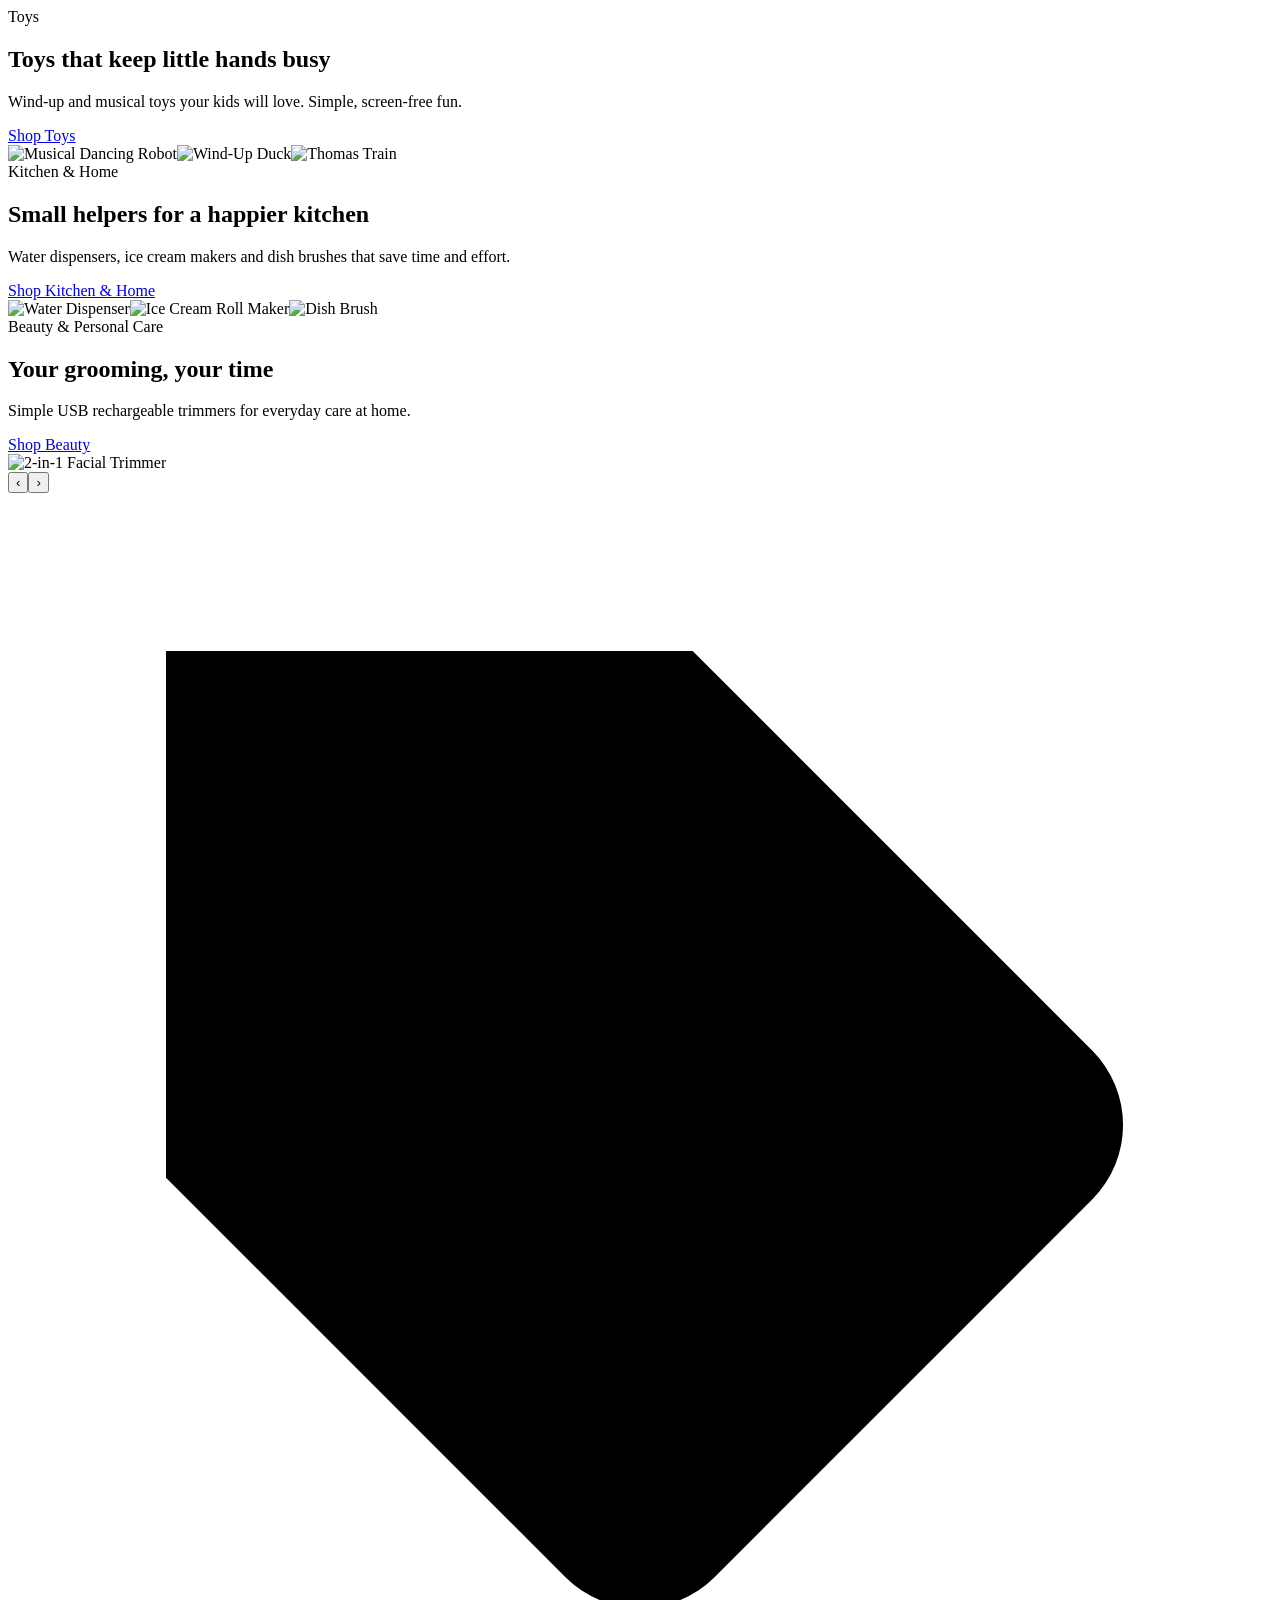
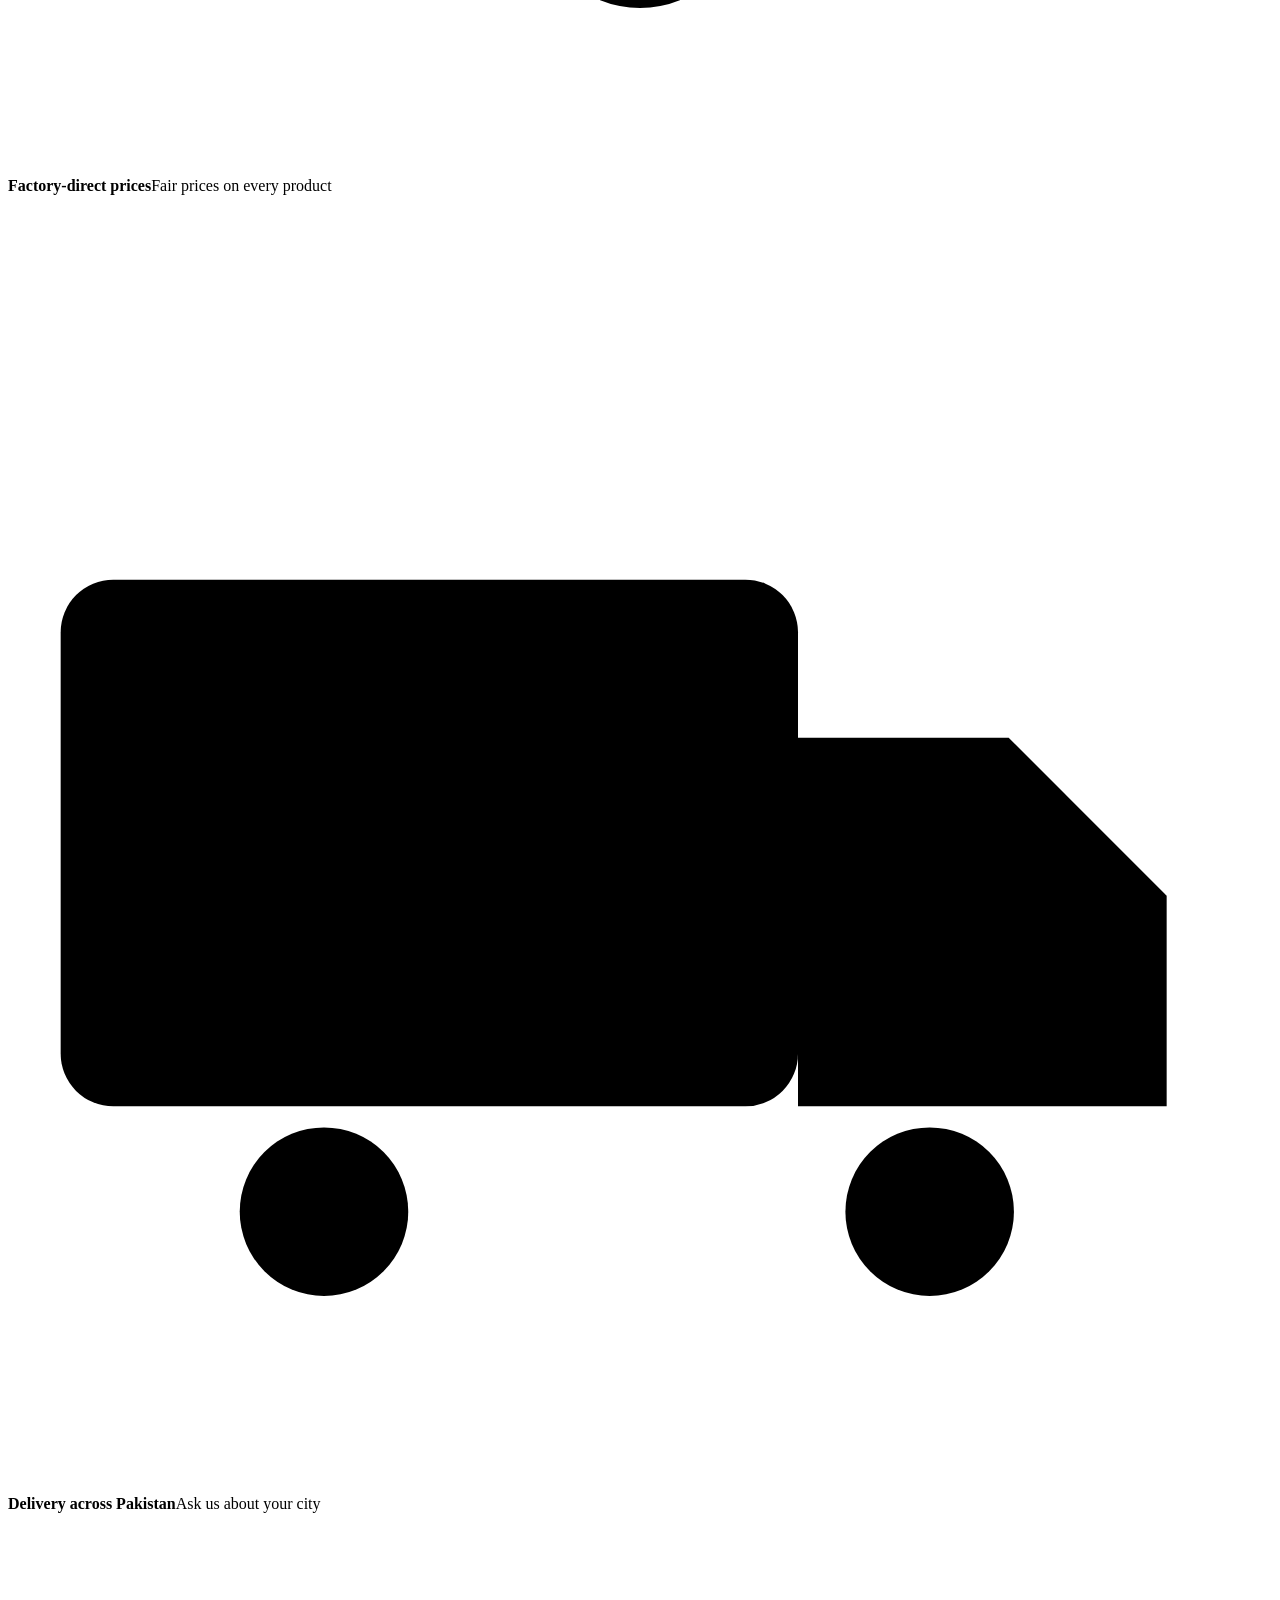
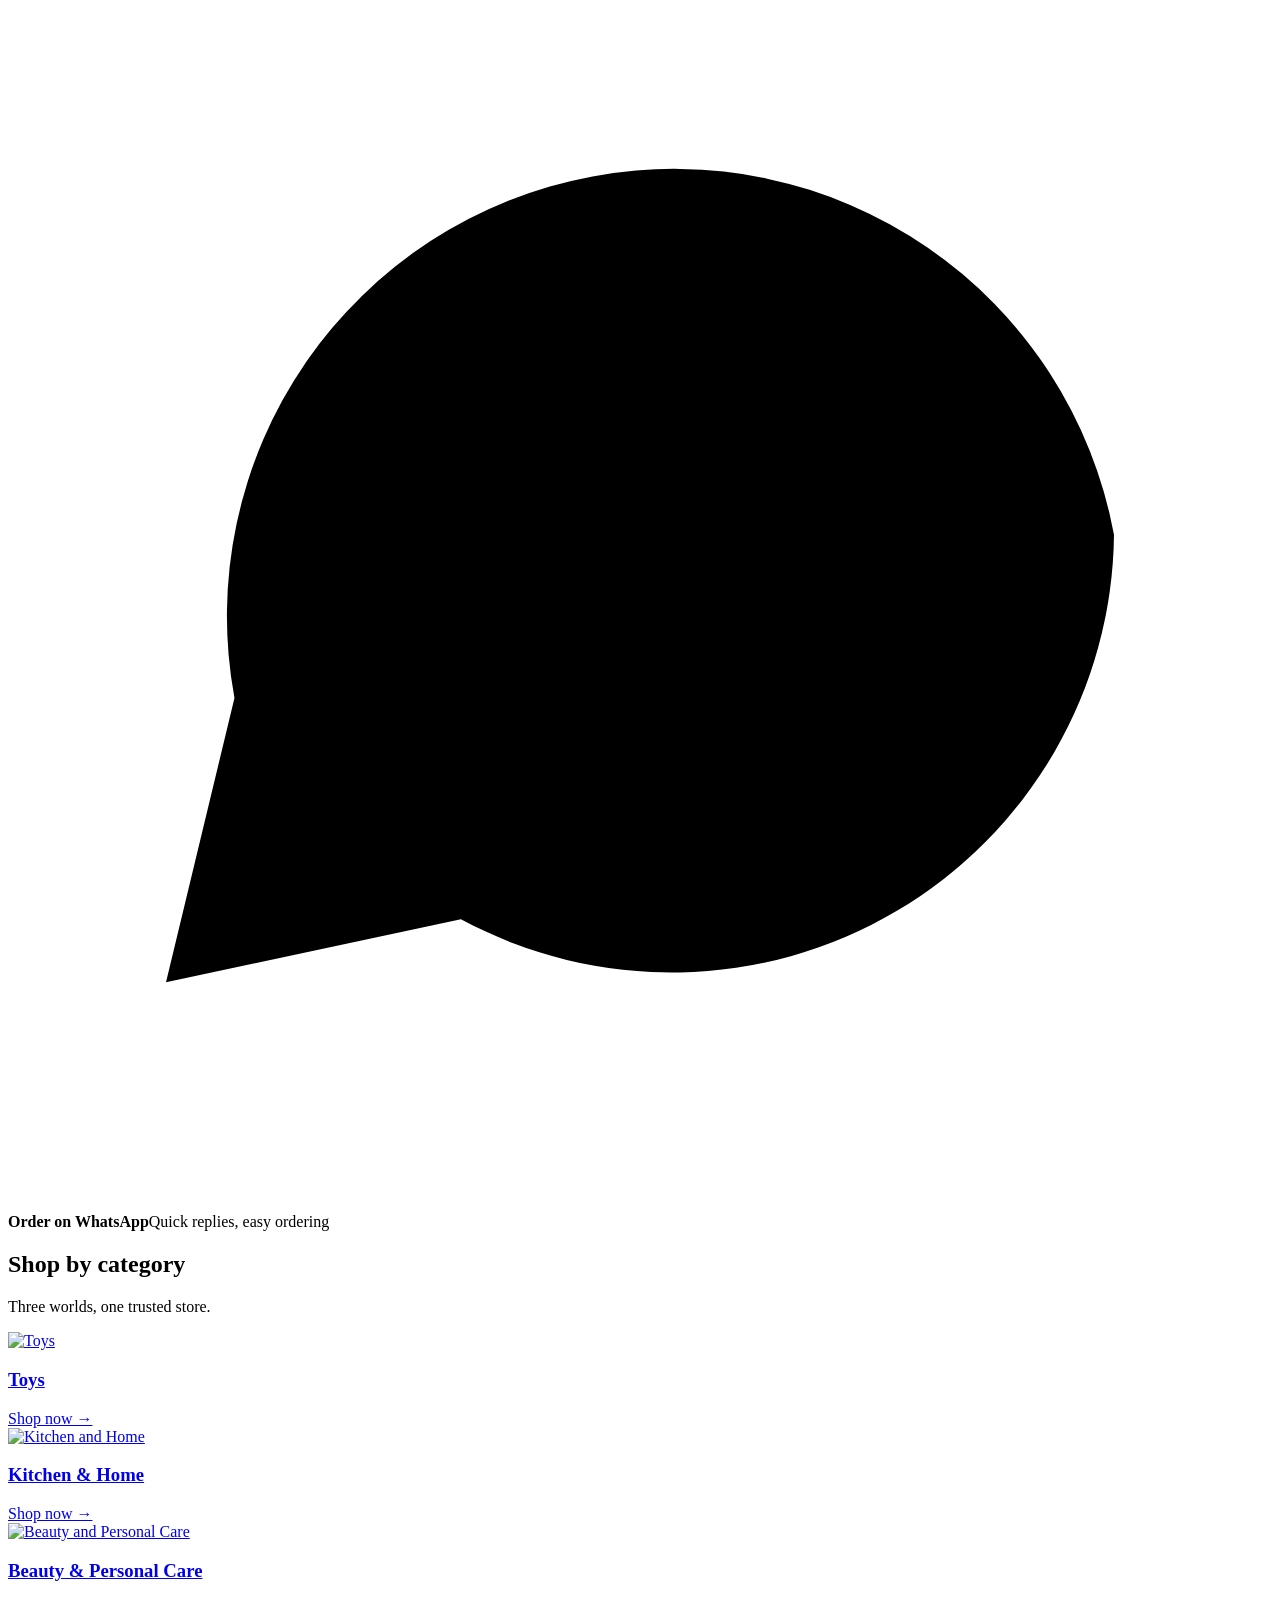
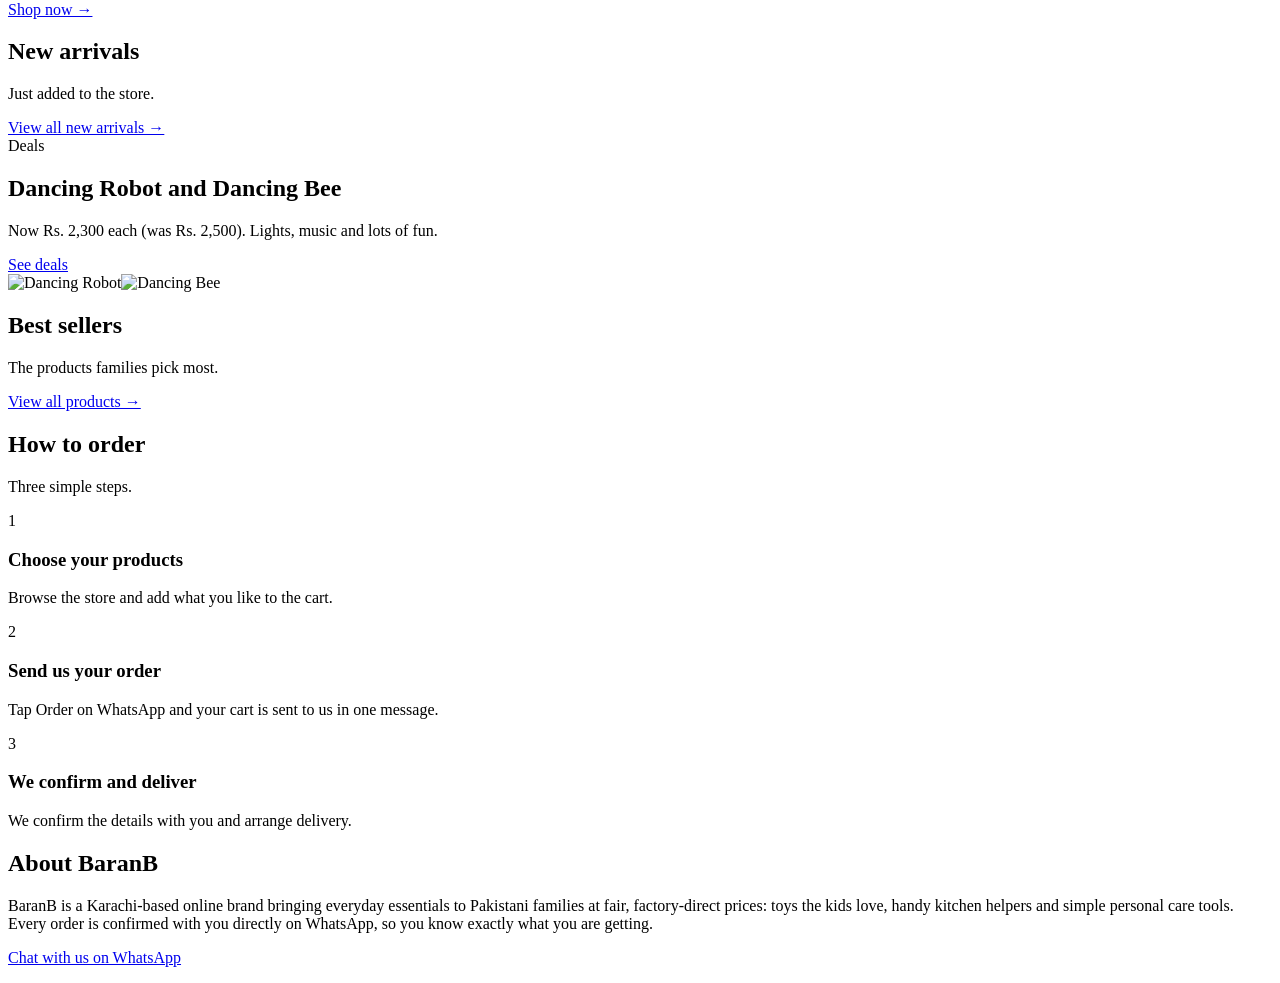
==== commit 931f8b40: "Add files via upload" ====
--- a/index.html
+++ b/index.html
@@ -1,158 +1,61 @@
-<!doctype html>
+<!DOCTYPE html>
 <html lang="en">
 <head>
-  <meta charset="utf-8">
-  <meta name="viewport" content="width=device-width, initial-scale=1">
-  <title>BaranB — Toys, Kitchen & Beauty Essentials</title>
-  <meta name="description" content="BaranB brings factory-direct toys, kitchen gadgets and personal-care essentials across Pakistan.">
-  <link rel="stylesheet" href="style.css">
-  <!-- Facebook Pixel Code -->
-  <script>
-  !function(f,b,e,v,n,t,s)
-  {if(f.fbq)return;n=f.fbq=function(){n.callMethod?
-  n.callMethod.apply(n,arguments):n.queue.push(arguments)};
-  if(!f._fbq)f._fbq=n;n.push=n;n.loaded=!0;n.version='2.0';
-  n.queue=[];t=b.createElement(e);t.async=!0;
-  t.src=v;s=b.getElementsByTagName(e)[0];
-  s.parentNode.insertBefore(t,s)}(window,document,'script',
-  'https://connect.facebook.net/en_US/fbevents.js');
-  fbq('init', '1127793433183852');
-  fbq('track', 'PageView');
-  </script>
-  <noscript><img height="1" width="1" style="display:none"
-  src="https://www.facebook.com/tr?id=1127793433183852&ev=PageView&noscript=1"/></noscript>
-  <!-- End Facebook Pixel Code -->
-  <script>
-  // Lead event: jab visitor WhatsApp order link par click kare
-  document.addEventListener('click',function(e){
-    var a=e.target.closest&&e.target.closest('a[href*="wa.me"],a[href*="whatsapp.com"]');
-    if(a&&window.fbq){fbq('track','Lead');}
-  });
-  </script>
+<meta charset="UTF-8">
+<meta name="viewport" content="width=device-width, initial-scale=1">
+<title>BaranB | Toys, Kitchen & Beauty essentials</title>
+<meta name="description" content="BaranB brings factory-direct toys, kitchen helpers and personal care tools across Pakistan. Order on WhatsApp.">
+<link rel="icon" href="images/logo.png">
+<link rel="preconnect" href="https://fonts.googleapis.com">
+<link href="https://fonts.googleapis.com/css2?family=Baloo+2:wght@600;700;800&family=Inter:wght@400;500;600;700&display=swap" rel="stylesheet">
+<link rel="stylesheet" href="css/style.css">
 </head>
 <body>
-  <div class="announcement">
-    <span>✦ Factory-Direct Prices</span><i></i><span>Quality Products</span><i></i><span>Nationwide Delivery Across Pakistan</span>
-    <span class="announcement-right">Follow Us: <a href="https://www.facebook.com/BaranBigB/" target="_blank">f</a> <a href="https://www.instagram.com/baranbigb/" target="_blank">◎</a> <a href="https://www.youtube.com/@BaranBigB" target="_blank">▶</a> <a href="https://www.tiktok.com/@baranbigb" target="_blank">♪</a> &nbsp;•&nbsp; Karachi, Pakistan</span>
-  </div>
+<div id="site-header"></div>
 
-  <header class="header">
-    <a class="brand" href="index.html">
-      <div class="brand-name"><span>Baran</span><b>B</b></div>
-      <small>Toys • Kitchen & Home • Beauty</small>
-    </a>
-    <nav>
-      <a class="active" href="#home">Home</a>
-      <a href="#toys">Toys</a>
-      <a href="#kitchen">Kitchen & Home</a>
-      <a href="#beauty">Beauty & Personal Care</a>
-      <a href="#deals">Deals <em>Hot</em></a>
-      <a href="#about">About Us</a>
-      <a href="#contact">Contact</a>
-    </nav>
-    <div class="header-actions">
-      <input id="search" type="search" placeholder="Search for products...">
-      <button id="searchBtn" aria-label="Search">⌕</button>
-      <button aria-label="Account">♙</button><button aria-label="Wishlist">♡</button>
-      <button id="cartBtn" aria-label="Cart">🛒<sup id="cartCount">0</sup></button>
-    </div>
-  </header>
+<section class="hero"><div class="slides" id="slides">
+ <div class="slide s1"><div class="wrap"><div><span class="eyebrow">Toys</span><h1>Toys that keep little hands busy</h1><p>Wind-up and musical toys your kids will love. Simple, screen-free fun.</p><a class="btn btn-orange" href="toys.html">Shop Toys</a></div>
+  <div class="hero-art"><img class="a1" src="images/robot-graphic.jpg" alt="Musical Dancing Robot"><img class="a2" src="images/wind-up-duck.jpg" alt="Wind-Up Duck"><img class="a3" src="images/thomas-train.jpg" alt="Thomas Train"></div></div></div>
+ <div class="slide s2"><div class="wrap"><div><span class="eyebrow">Kitchen &amp; Home</span><h1>Small helpers for a happier kitchen</h1><p>Water dispensers, ice cream makers and dish brushes that save time and effort.</p><a class="btn btn-orange" href="kitchen.html">Shop Kitchen &amp; Home</a></div>
+  <div class="hero-art"><img class="a1" src="images/water-dispenser.jpg" alt="Water Dispenser"><img class="a2" src="images/ice-cream-maker.jpg" alt="Ice Cream Roll Maker"><img class="a3" src="images/dish-brush.jpg" alt="Dish Brush"></div></div></div>
+ <div class="slide s3"><div class="wrap"><div><span class="eyebrow">Beauty &amp; Personal Care</span><h1>Your grooming, your time</h1><p>Simple USB rechargeable trimmers for everyday care at home.</p><a class="btn btn-blue" href="beauty.html">Shop Beauty</a></div>
+  <div class="hero-art one"><img class="a1" src="images/facial-trimmer.jpg" alt="2-in-1 Facial Trimmer"></div></div></div>
+</div>
+<button class="hero-nav prev" id="prev" aria-label="Previous">&#8249;</button><button class="hero-nav next" id="next" aria-label="Next">&#8250;</button>
+<div class="hero-dots" id="dots"></div></section>
 
-  <main id="home">
-    <section class="hero">
-      <div class="hero-copy">
-        <div class="brush">Welcome to</div>
-        <h1><span>Baran</span><b>B</b></h1>
-        <h2>Toys, Kitchen &amp; Beauty Essentials</h2>
-        <div class="benefits">
-          <span>✓ High Quality<br><small>Products</small></span>
-          <span>◇ Factory-Direct<br><small>Prices</small></span>
-          <span>🚚 Nationwide<br><small>Delivery</small></span>
-        </div>
-        <a class="btn orange" href="#products">Shop Now →</a>
-      </div>
-      <div class="hero-art">
-        <div class="toy-circle">🧸</div><div class="toy-penguin">🐧</div><div class="toy-blocks">🧱</div>
-        <div class="scribble">Small<br>Toys<br><strong>Big</strong><br>Smiles</div>
-      </div>
-    </section>
+<div class="wrap"><div class="trust">
+ <div><span class="ic"><svg class="i" viewBox="0 0 24 24"><path d="M20.6 13.4l-7.2 7.2a2 2 0 0 1-2.8 0L3 13V3h10l7.6 7.6a2 2 0 0 1 0 2.8Z"/><circle cx="7.5" cy="7.5" r="1.3"/></svg></span><p><b>Factory-direct prices</b><span>Fair prices on every product</span></p></div>
+ <div><span class="ic"><svg class="i" viewBox="0 0 24 24"><rect x="1" y="7" width="14" height="10" rx="1"/><path d="M15 10h4l3 3v4h-7z"/><circle cx="6" cy="19" r="1.6"/><circle cx="17.5" cy="19" r="1.6"/></svg></span><p><b>Delivery across Pakistan</b><span>Ask us about your city</span></p></div>
+ <div><span class="ic"><svg class="i" viewBox="0 0 24 24"><path d="M21 11.5a8.4 8.4 0 0 1-12.4 7.3L3 20l1.3-5.4A8.4 8.4 0 1 1 21 11.5Z"/></svg></span><p><b>Order on WhatsApp</b><span>Quick replies, easy ordering</span></p></div>
+</div></div>
 
-    <section class="category-strip">
-      <a href="#toys"><span>🚗</span><strong>Toys</strong><small>Fun for Every Age</small></a>
-      <a href="#kitchen"><span>🍳</span><strong>Kitchen & Home</strong><small>Smart Living</small></a>
-      <a href="#beauty"><span>💄</span><strong>Beauty & Care</strong><small>Gentle Daily Use</small></a>
-      <a href="#deals"><span>🎁</span><strong>Gifts</strong><small>Perfect for Every Occasion</small></a>
-      <a href="#products"><span>☆</span><strong>New Arrivals</strong><small>Explore Latest</small></a>
-      <a href="#deals"><span>％</span><strong>Deals</strong><small>Best Prices</small></a>
-    </section>
+<section class="section"><div class="wrap"><div class="sec-head"><div><h2>Shop by category</h2><p>Three worlds, one trusted store.</p></div></div>
+<div class="cats">
+ <a class="cat" href="toys.html"><img src="images/penguin.jpg" alt="Toys"><div><h3>Toys</h3><span>Shop now &rarr;</span></div></a>
+ <a class="cat k" href="kitchen.html"><img src="images/water-dispenser.jpg" alt="Kitchen and Home"><div><h3>Kitchen &amp; Home</h3><span>Shop now &rarr;</span></div></a>
+ <a class="cat b" href="beauty.html"><img src="images/facial-trimmer.jpg" alt="Beauty and Personal Care"><div><h3>Beauty &amp; Personal Care</h3><span>Shop now &rarr;</span></div></a>
+</div></div></section>
 
-    <section class="section" id="products">
-      <div class="section-heading">
-        <div><label>BESTSELLERS</label><h2>Popular Picks</h2><p>Loved by kids, trusted by parents!</p></div>
-        <a class="btn blue" href="#all-products">View All Products →</a>
-      </div>
-      <div class="products" id="productGrid"></div>
-    </section>
+<section class="section alt"><div class="wrap"><div class="sec-head"><div><h2>New arrivals</h2><p>Just added to the store.</p></div><a class="link-arrow" href="new-arrivals.html">View all new arrivals &rarr;</a></div>
+<div class="grid" id="newGrid"></div></div></section>
 
-    <section class="promo-grid">
-      <article class="promo blue-promo"><div><h3>Toys for<br>Little Explorers</h3><p>Play • Learn • Grow</p><a href="#toys">Shop Now</a></div><span>🚙</span></article>
-      <article class="promo green-promo"><div><h3>Beauty &amp;<br>Personal Care</h3><p>Gentle, Daily-Use Essentials</p><a href="#beauty">Shop Now</a></div><span>💄</span></article>
-      <article class="promo yellow-promo"><div><h3>Smart Kitchen<br>Essentials</h3><p>Make Life Easier</p><a href="#kitchen">Shop Now</a></div><span>🥗</span></article>
-    </section>
+<section class="section"><div class="wrap"><div class="promo"><div><span class="eyebrow" style="background:rgba(255,255,255,.2)">Deals</span><h2>Dancing Robot and Dancing Bee</h2><p>Now Rs. 2,300 each (was Rs. 2,500). Lights, music and lots of fun.</p><a class="btn btn-orange" href="deals.html">See deals</a></div>
+<div class="pics"><img src="images/robot-graphic.jpg" alt="Dancing Robot"><img src="images/bee-graphic.jpg" alt="Dancing Bee"></div></div></div></section>
 
-    <section class="section category-section" id="toys">
-      <div class="category-title"><span>🧸</span><div><h2>Toys</h2><p>Fun, colorful picks for little explorers.</p></div></div>
-      <div class="products category-products" data-category="Toys"></div>
-    </section>
+<section class="section"><div class="wrap"><div class="sec-head"><div><h2>Best sellers</h2><p>The products families pick most.</p></div><a class="link-arrow" href="shop.html">View all products &rarr;</a></div>
+<div class="grid" id="bestGrid"></div></div></section>
 
-    <section class="section category-section" id="beauty">
-      <div class="category-title"><span>💄</span><div><h2>Beauty &amp; Personal Care</h2><p>Gentle, daily-use tools designed for comfort.</p></div></div>
-      <div class="products category-products" data-category="Beauty & Personal Care"></div>
-    </section>
+<section class="section alt"><div class="wrap"><div class="sec-head"><div><h2>How to order</h2><p>Three simple steps.</p></div></div>
+<div class="steps"><div class="step"><div class="n">1</div><h3>Choose your products</h3><p>Browse the store and add what you like to the cart.</p></div>
+<div class="step"><div class="n">2</div><h3>Send us your order</h3><p>Tap Order on WhatsApp and your cart is sent to us in one message.</p></div>
+<div class="step"><div class="n">3</div><h3>We confirm and deliver</h3><p>We confirm the details with you and arrange delivery.</p></div></div></div></section>
 
-    <section class="section category-section" id="kitchen">
-      <div class="category-title"><span>🍳</span><div><h2>Kitchen & Home</h2><p>Useful everyday essentials for smart living.</p></div></div>
-      <div class="products category-products" data-category="Kitchen & Home"></div>
-    </section>
+<section class="section"><div class="wrap about"><h2>About BaranB</h2><p>BaranB is a Karachi-based online brand bringing everyday essentials to Pakistani families at fair, factory-direct prices: toys the kids love, handy kitchen helpers and simple personal care tools. Every order is confirmed with you directly on WhatsApp, so you know exactly what you are getting.</p>
+<p style="margin-top:16px"><a class="btn btn-orange" target="_blank" rel="noopener" href="https://wa.me/923161068217?text=Hi%20BaranB">Chat with us on WhatsApp</a></p></div></section>
 
-    <section class="deal-banner" id="deals">
-      <div><label>LIMITED-TIME DEALS</label><h2>Factory-direct prices.<br>Better everyday value.</h2><p>Watch for new products and exclusive BaranB offers.</p><a class="btn orange" href="#products">Shop Deals →</a></div>
-      <div class="deal-badge">DEALS<br><strong>↓</strong></div>
-    </section>
-
-    <section class="trust">
-      <div>🚚 <strong>Nationwide Delivery</strong><small>Across Pakistan</small></div>
-      <div>🛡️ <strong>Secure Payments</strong><small>Cash on Delivery & Online</small></div>
-      <div>🎧 <strong>24/7 Customer Support</strong><small>We're Always Here</small></div>
-      <div>☆ <strong>Trusted by Customers</strong><small>Quality Products</small></div>
-    </section>
-
-    <section class="about" id="about">
-      <div><label>ABOUT BARANB</label><h2>Small products.<br>Big everyday value.</h2></div>
-      <p>BaranB brings factory-direct toys, kitchen gadgets and personal-care essentials to customers across Pakistan. Our goal is simple: quality products at affordable prices with an easy ordering experience.</p>
-    </section>
-
-    <section class="contact" id="contact">
-      <h2>Need help choosing a product?</h2>
-      <p>Message BaranB on WhatsApp and we'll help you with product details, price and ordering.</p>
-      <a class="btn orange" href="https://wa.me/923161068217?text=Hi%20BaranB%2C%20I%20want%20to%20know%20about%20a%20product." target="_blank">Chat on WhatsApp →</a>
-    </section>
-  </main>
-
-  <footer>
-    <div class="footer-main">
-      <div class="footer-brand"><div class="brand-name"><span>Baran</span><b>B</b></div><small>Toys • Kitchen & Home • Beauty</small></div>
-      <div><h4>Quick Links</h4><a href="#home">Home</a><a href="#products">Shop All</a><a href="#about">About Us</a><a href="#contact">Contact Us</a></div>
-      <div><h4>Categories</h4><a href="#toys">Toys</a><a href="#kitchen">Kitchen & Home</a><a href="#beauty">Beauty & Personal Care</a><a href="#deals">Deals</a></div>
-      <div><h4>Follow Us</h4><div class="socials"><a href="https://www.facebook.com/BaranBigB/" target="_blank">f</a><a href="https://www.instagram.com/baranbigb/" target="_blank">◎</a><a href="https://www.youtube.com/@BaranBigB" target="_blank">▶</a><a href="https://www.tiktok.com/@baranbigb" target="_blank">♪</a></div><small>Let's stay connected!</small></div>
-      <div><h4>Subscribe to Our Newsletter</h4><small>Get latest updates, products & exclusive deals.</small><div class="subscribe"><input placeholder="Enter your email address"><button>Subscribe</button></div></div>
-    </div>
-    <div class="copyright">© 2026 BaranB. All rights reserved. <span>Karachi, Pakistan &nbsp; | &nbsp; Quality Products &nbsp; | &nbsp; Factory-Direct Prices &nbsp; | &nbsp; Nationwide Delivery</span></div>
-  </footer>
-
-  <div class="cart-drawer" id="cartDrawer"><button class="close" id="closeCart">×</button><h2>Your Cart</h2><div id="cartItems"></div><div class="cart-total">Total <strong id="cartTotal">Rs. 0</strong></div><button class="btn orange full" id="cartOrderBtn">Order on WhatsApp</button></div>
-  <div class="detail-modal" id="detailModal"><button class="close" id="closeDetail">×</button><div id="detailContent"></div></div>
-  <div class="overlay" id="overlay"></div>
-  <script src="script.js"></script>
+<div id="site-footer"></div>
+<script src="js/data.js"></script>
+<script src="js/app.js"></script>
 </body>
-</html>+</html>
